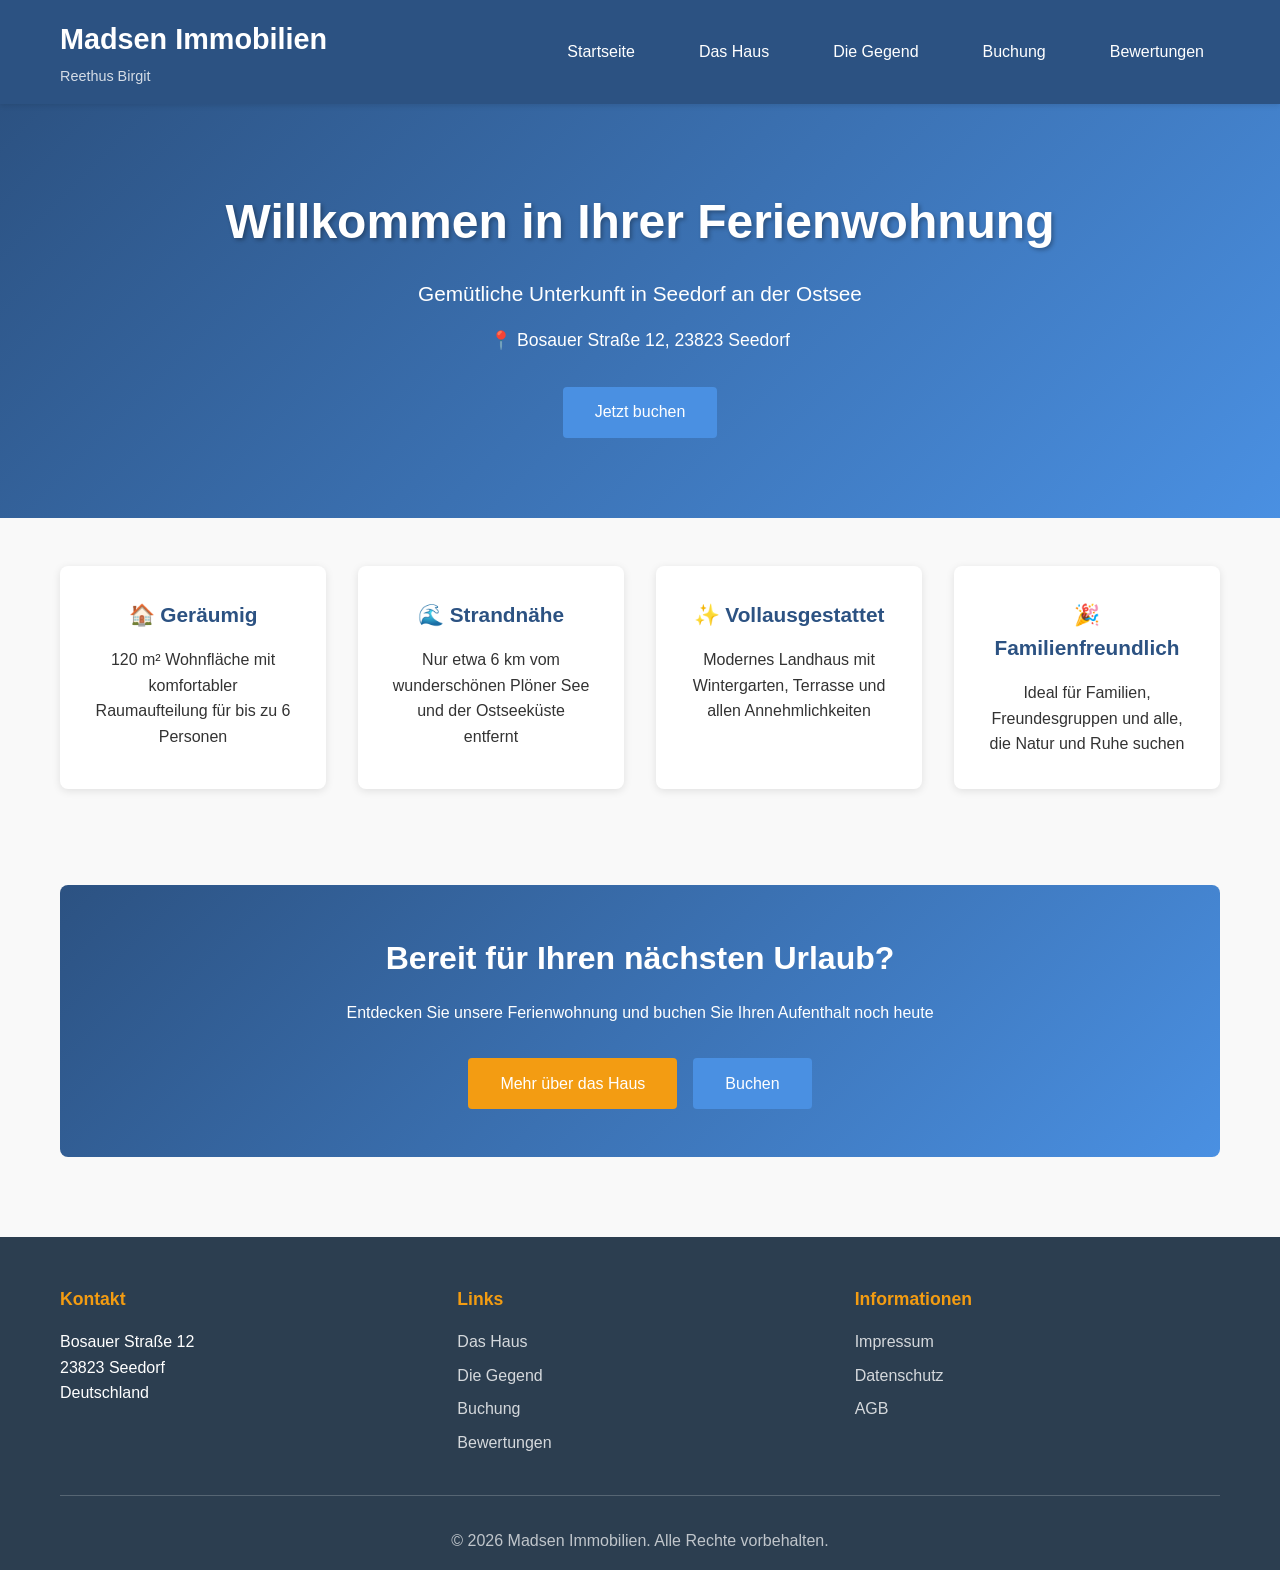
==== index.html @ b9efd559 "Add files via upload" ====
<!DOCTYPE html>
<html lang="de">
<head>
    <meta charset="UTF-8">
    <meta name="viewport" content="width=device-width, initial-scale=1.0">
    <meta name="description" content="Reethus Birgit - Liebevoll renoviertes Landhaus mit Reetdach in der Holsteinischen Schweiz">
    <meta name="keywords" content="Ferienwohnung, Seedorf, Ostsee, Unterkunft, Vermietung, Reethus">
    <title>Reethus Birgit - Madsen Immobilien</title>
    <link rel="stylesheet" href="css/style.css">
</head>
<body>
    <!-- Navigation -->
    <nav class="navbar">
        <div class="container">
            <div class="logo">
                <h1>Madsen Immobilien</h1>
                <p class="tagline">Reethus Birgit</p>
            </div>
            <ul class="nav-links">
                <li><a href="index.html" class="active">Startseite</a></li>
                <li><a href="about-property.html">Das Haus</a></li>
                <li><a href="about-area.html">Die Gegend</a></li>
                <li><a href="booking.html">Buchung</a></li>
                <li><a href="feedback.html">Bewertungen</a></li>
            </ul>
        </div>
    </nav>

    <!-- Hero Section -->
    <section class="hero" id="home">
        <div class="hero-content">
            <h2>Willkommen in Ihrer Ferienwohnung</h2>
            <p>Gemütliche Unterkunft in Seedorf an der Ostsee</p>
            <p class="location">📍 Bosauer Straße 12, 23823 Seedorf</p>
            <a href="booking.html" class="btn btn-primary">Jetzt buchen</a>
        </div>
    </section>

    <!-- Main Content -->
    <main class="container">
        <!-- Quick Info Section -->
        <section class="features">
            <div class="feature-card">
                <h3>🏠 Geräumig</h3>
                <p>120 m² Wohnfläche mit komfortabler Raumaufteilung für bis zu 6 Personen</p>
            </div>
            <div class="feature-card">
                <h3>🌊 Strandnähe</h3>
                <p>Nur etwa 6 km vom wunderschönen Plöner See und der Ostseeküste entfernt</p>
            </div>
            <div class="feature-card">
                <h3>✨ Vollausgestattet</h3>
                <p>Modernes Landhaus mit Wintergarten, Terrasse und allen Annehmlichkeiten</p>
            </div>
            <div class="feature-card">
                <h3>🎉 Familienfreundlich</h3>
                <p>Ideal für Familien, Freundesgruppen und alle, die Natur und Ruhe suchen</p>
            </div>
        </section>

        <!-- Call to Action -->
        <section class="cta-section">
            <h2>Bereit für Ihren nächsten Urlaub?</h2>
            <p>Entdecken Sie unsere Ferienwohnung und buchen Sie Ihren Aufenthalt noch heute</p>
            <div class="cta-buttons">
                <a href="about-property.html" class="btn btn-secondary">Mehr über das Haus</a>
                <a href="booking.html" class="btn btn-primary">Buchen</a>
            </div>
        </section>
    </main>

    <!-- Footer -->
    <footer class="footer">
        <div class="container">
            <div class="footer-content">
                <div class="footer-section">
                    <h4>Kontakt</h4>
                    <p>Bosauer Straße 12<br>23823 Seedorf<br>Deutschland</p>
                </div>
                <div class="footer-section">
                    <h4>Links</h4>
                    <ul>
                        <li><a href="about-property.html">Das Haus</a></li>
                        <li><a href="about-area.html">Die Gegend</a></li>
                        <li><a href="booking.html">Buchung</a></li>
                        <li><a href="feedback.html">Bewertungen</a></li>
                    </ul>
                </div>
                <div class="footer-section">
                    <h4>Informationen</h4>
                    <ul>
                        <li><a href="#impressum">Impressum</a></li>
                        <li><a href="#datenschutz">Datenschutz</a></li>
                        <li><a href="#agb">AGB</a></li>
                    </ul>
                </div>
            </div>
            <div class="footer-bottom">
                <p>&copy; 2026 Madsen Immobilien. Alle Rechte vorbehalten.</p>
            </div>
        </div>
    </footer>

    <script src="js/main.js"></script>
</body>
</html>
---- css/style.css ----
/* ===========================
   Global Styles
   =========================== */

:root {
    --primary-color: #2c5282;
    --secondary-color: #4a90e2;
    --accent-color: #f39c12;
    --success-color: #27ae60;
    --danger-color: #e74c3c;
    --dark-color: #2c3e50;
    --light-color: #ecf0f1;
    --border-color: #bdc3c7;
    --text-color: #333;
    --text-light: #666;
}

* {
    margin: 0;
    padding: 0;
    box-sizing: border-box;
}

html {
    scroll-behavior: smooth;
}

body {
    font-family: 'Segoe UI', Tahoma, Geneva, Verdana, sans-serif;
    line-height: 1.6;
    color: var(--text-color);
    background-color: #f9f9f9;
}

a {
    color: var(--secondary-color);
    text-decoration: none;
    transition: color 0.3s ease;
}

a:hover {
    color: var(--primary-color);
}

/* ===========================
   Layout
   =========================== */

.container {
    max-width: 1200px;
    margin: 0 auto;
    padding: 0 20px;
}

/* ===========================
   Navigation
   =========================== */

.navbar {
    background-color: var(--primary-color);
    color: white;
    padding: 1rem 0;
    position: sticky;
    top: 0;
    z-index: 100;
    box-shadow: 0 2px 5px rgba(0,0,0,0.1);
}

.navbar .container {
    display: flex;
    justify-content: space-between;
    align-items: center;
}

.logo h1 {
    font-size: 1.8rem;
    margin-bottom: 0.2rem;
}

.logo .tagline {
    font-size: 0.9rem;
    color: rgba(255,255,255,0.8);
}

.nav-links {
    display: flex;
    list-style: none;
    gap: 2rem;
}

.nav-links a {
    color: white;
    padding: 0.5rem 1rem;
    border-radius: 4px;
    transition: background-color 0.3s ease;
}

.nav-links a:hover,
.nav-links a.active {
    background-color: var(--secondary-color);
}

/* ===========================
   Hero Section
   =========================== */

.hero {
    background: linear-gradient(135deg, var(--primary-color) 0%, var(--secondary-color) 100%);
    color: white;
    padding: 5rem 2rem;
    text-align: center;
}

.hero-content h2 {
    font-size: 3rem;
    margin-bottom: 1rem;
    text-shadow: 2px 2px 4px rgba(0,0,0,0.3);
}

.hero-content > p:nth-child(2) {
    font-size: 1.3rem;
    margin-bottom: 1rem;
}

.hero-content .location {
    font-size: 1.1rem;
    margin-bottom: 2rem;
}

.page-hero {
    background: linear-gradient(135deg, var(--primary-color) 0%, var(--secondary-color) 100%);
    color: white;
    padding: 3rem 2rem;
    text-align: center;
    margin-bottom: 3rem;
}

.page-hero .hero-content h2 {
    font-size: 2.5rem;
    margin-bottom: 0.5rem;
}

/* ===========================
   Buttons
   =========================== */

.btn {
    display: inline-block;
    padding: 0.8rem 2rem;
    border: none;
    border-radius: 4px;
    font-size: 1rem;
    cursor: pointer;
    transition: all 0.3s ease;
    text-align: center;
}

.btn-primary {
    background-color: var(--secondary-color);
    color: white;
}

.btn-primary:hover {
    background-color: var(--primary-color);
    transform: translateY(-2px);
    box-shadow: 0 4px 12px rgba(0,0,0,0.15);
}

.btn-secondary {
    background-color: var(--accent-color);
    color: white;
}

.btn-secondary:hover {
    background-color: #e67e22;
    transform: translateY(-2px);
    box-shadow: 0 4px 12px rgba(0,0,0,0.15);
}

/* ===========================
   Features Section
   =========================== */

.features {
    display: grid;
    grid-template-columns: repeat(auto-fit, minmax(250px, 1fr));
    gap: 2rem;
    padding: 3rem 0;
}

.feature-card {
    background: white;
    padding: 2rem;
    border-radius: 8px;
    text-align: center;
    box-shadow: 0 2px 8px rgba(0,0,0,0.1);
    transition: transform 0.3s ease, box-shadow 0.3s ease;
}

.feature-card:hover {
    transform: translateY(-5px);
    box-shadow: 0 4px 16px rgba(0,0,0,0.15);
}

.feature-card h3 {
    font-size: 1.3rem;
    margin-bottom: 1rem;
    color: var(--primary-color);
}

/* ===========================
   CTA Section
   =========================== */

.cta-section {
    background: linear-gradient(135deg, var(--primary-color) 0%, var(--secondary-color) 100%);
    color: white;
    padding: 3rem;
    border-radius: 8px;
    text-align: center;
    margin: 3rem 0;
}

.cta-section h2 {
    font-size: 2rem;
    margin-bottom: 1rem;
}

.cta-buttons {
    display: flex;
    gap: 1rem;
    justify-content: center;
    margin-top: 2rem;
    flex-wrap: wrap;
}

/* ===========================
   Content Sections
   =========================== */

.content-section {
    background: white;
    padding: 3rem;
    border-radius: 8px;
    margin-bottom: 3rem;
}

.content-section h1 {
    color: var(--primary-color);
    margin-bottom: 2rem;
    font-size: 2.5rem;
}

.content-section h2 {
    color: var(--primary-color);
    margin-top: 2rem;
    margin-bottom: 1.5rem;
    border-bottom: 2px solid var(--accent-color);
    padding-bottom: 0.5rem;
}

/* ===========================
   Property Details
   =========================== */

.property-details {
    margin-bottom: 3rem;
}

.details-grid {
    display: grid;
    grid-template-columns: repeat(auto-fit, minmax(200px, 1fr));
    gap: 2rem;
    margin-top: 1.5rem;
}

.detail-item {
    background: linear-gradient(135deg, #f0f9ff 0%, #e0f2ff 100%);
    padding: 1.5rem;
    border-left: 4px solid var(--secondary-color);
    border-radius: 4px;
}

.detail-item h3 {
    color: var(--primary-color);
    margin-bottom: 0.5rem;
    font-size: 1.1rem;
}

/* ===========================
   Amenities
   =========================== */

.amenities-grid {
    display: grid;
    grid-template-columns: repeat(auto-fit, minmax(280px, 1fr));
    gap: 2rem;
    margin-top: 2rem;
}

.amenity-category {
    background: #f8f9fa;
    padding: 1.5rem;
    border-radius: 8px;
    border: 1px solid var(--border-color);
}

.amenity-category h3 {
    color: var(--primary-color);
    margin-bottom: 1rem;
    font-size: 1.2rem;
}

.amenity-category ul {
    list-style: none;
    padding: 0;
}

.amenity-category li {
    padding: 0.5rem 0;
    color: var(--text-light);
}

.amenity-category li:before {
    content: "✓ ";
    color: var(--success-color);
    font-weight: bold;
    margin-right: 0.5rem;
}

/* ===========================
   Rules
   =========================== */

.rules-list {
    list-style: none;
    padding: 0;
}

.rules-list li {
    padding: 1rem;
    margin: 0.5rem 0;
    background: #f8f9fa;
    border-left: 4px solid var(--secondary-color);
    border-radius: 4px;
}

/* ===========================
   Area Section
   =========================== */

.area-intro {
    font-size: 1.1rem;
    color: var(--text-light);
    margin-bottom: 2rem;
    line-height: 1.8;
}

.highlights-grid {
    display: grid;
    grid-template-columns: repeat(auto-fit, minmax(280px, 1fr));
    gap: 2rem;
    margin: 2rem 0;
}

.highlight-card {
    background: white;
    padding: 2rem;
    border-radius: 8px;
    border: 1px solid var(--border-color);
    box-shadow: 0 2px 8px rgba(0,0,0,0.1);
    transition: transform 0.3s ease, box-shadow 0.3s ease;
}

.highlight-card:hover {
    transform: translateY(-5px);
    box-shadow: 0 4px 16px rgba(0,0,0,0.15);
}

.highlight-card h3 {
    color: var(--primary-color);
    margin-bottom: 1rem;
    font-size: 1.2rem;
}

/* ===========================
   Attractions
   =========================== */

.attraction-list {
    display: grid;
    grid-template-columns: repeat(auto-fit, minmax(280px, 1fr));
    gap: 2rem;
    margin: 2rem 0;
}

.attraction-item {
    background: #f8f9fa;
    padding: 2rem;
    border-radius: 8px;
    border: 1px solid var(--border-color);
}

.attraction-item h3 {
    color: var(--primary-color);
    margin-bottom: 1rem;
}

/* ===========================
   Activities
   =========================== */

.activities-grid {
    display: grid;
    grid-template-columns: repeat(auto-fit, minmax(250px, 1fr));
    gap: 2rem;
    margin: 2rem 0;
}

.activity {
    background: linear-gradient(135deg, #f0f9ff 0%, #e0f2ff 100%);
    padding: 2rem;
    border-radius: 8px;
    border: 1px solid var(--border-color);
    text-align: center;
}

.activity h3 {
    color: var(--primary-color);
    margin-bottom: 1rem;
    font-size: 1.1rem;
}

/* ===========================
   Booking Form
   =========================== */

.booking-form,
.feedback-form {
    background: #f8f9fa;
    padding: 2rem;
    border-radius: 8px;
    border: 1px solid var(--border-color);
    margin: 2rem 0;
}

.form-section {
    margin-bottom: 2rem;
}

.form-section h3 {
    color: var(--primary-color);
    margin-bottom: 1.5rem;
    font-size: 1.2rem;
    border-bottom: 2px solid var(--accent-color);
    padding-bottom: 0.5rem;
}

.form-group {
    margin-bottom: 1.5rem;
}

.form-group label {
    display: block;
    margin-bottom: 0.5rem;
    color: var(--text-color);
    font-weight: 600;
}

.form-group input,
.form-group select,
.form-group textarea {
    width: 100%;
    padding: 0.8rem;
    border: 1px solid var(--border-color);
    border-radius: 4px;
    font-family: inherit;
    font-size: 1rem;
    transition: border-color 0.3s ease;
}

.form-group input:focus,
.form-group select:focus,
.form-group textarea:focus {
    outline: none;
    border-color: var(--secondary-color);
    box-shadow: 0 0 5px rgba(74, 144, 226, 0.3);
}

.form-row {
    display: grid;
    grid-template-columns: 1fr 1fr;
    gap: 1.5rem;
}

.radio-group {
    display: flex;
    gap: 2rem;
    margin-top: 0.5rem;
}

.radio-group label {
    display: flex;
    align-items: center;
    margin: 0;
    font-weight: normal;
}

.radio-group input {
    width: auto;
    margin-right: 0.5rem;
}

.hidden-input {
    display: none;
}

.hidden-input.show {
    display: block;
}

.form-actions {
    display: flex;
    gap: 1rem;
    margin-top: 2rem;
    flex-wrap: wrap;
}

.success-message {
    background-color: #d4edda;
    color: #155724;
    padding: 1rem;
    border-radius: 4px;
    border: 1px solid #c3e6cb;
    margin-top: 1rem;
}

.error-message {
    background-color: #f8d7da;
    color: #721c24;
    padding: 1rem;
    border-radius: 4px;
    border: 1px solid #f5c6cb;
    margin-top: 1rem;
}

/* ===========================
   Booking Info
   =========================== */

.booking-info-box {
    margin-top: 3rem;
}

.info-box {
    background: #f8f9fa;
    padding: 2rem;
    border-radius: 8px;
    border: 1px solid var(--border-color);
    margin-bottom: 1.5rem;
}

.info-box h3 {
    color: var(--primary-color);
    margin-bottom: 1rem;
}

.info-box ol,
.info-box ul {
    list-style: none;
    padding: 0;
}

.info-box li {
    padding: 0.5rem 0;
    padding-left: 1.5rem;
    position: relative;
}

.info-box ol li:before {
    content: attr(data-number);
    position: absolute;
    left: 0;
    font-weight: bold;
    color: var(--secondary-color);
}

.info-box ul li:before {
    content: "•";
    position: absolute;
    left: 0;
    font-weight: bold;
    color: var(--secondary-color);
}

/* ===========================
   Reviews
   =========================== */

.reviews-intro {
    text-align: center;
    margin-bottom: 2rem;
}

.reviews-list {
    display: grid;
    grid-template-columns: repeat(auto-fit, minmax(300px, 1fr));
    gap: 2rem;
    margin: 2rem 0;
}

.review-card {
    background: white;
    padding: 2rem;
    border-radius: 8px;
    border: 1px solid var(--border-color);
    box-shadow: 0 2px 8px rgba(0,0,0,0.1);
    transition: transform 0.3s ease, box-shadow 0.3s ease;
}

.review-card:hover {
    transform: translateY(-5px);
    box-shadow: 0 4px 16px rgba(0,0,0,0.15);
}

.review-header {
    display: flex;
    justify-content: space-between;
    align-items: start;
    margin-bottom: 1rem;
}

.review-header h3 {
    color: var(--primary-color);
    font-size: 1.1rem;
}

.rating {
    display: flex;
    gap: 0.2rem;
}

.star {
    color: var(--accent-color);
    font-size: 1.2rem;
}

.review-text {
    color: var(--text-light);
    margin-bottom: 1rem;
    line-height: 1.6;
    font-style: italic;
}

.review-author {
    color: var(--text-color);
    font-weight: 600;
    font-style: normal;
}

/* ===========================
   Feedback Section
   =========================== */

.feedback-section {
    margin-bottom: 3rem;
}

.rating-input {
    display: flex;
    gap: 1rem;
    margin-top: 0.5rem;
    flex-wrap: wrap;
}

.rating-input input[type="radio"] {
    display: none;
}

.rating-input label {
    display: inline-block;
    padding: 0.5rem 1rem;
    border: 2px solid var(--border-color);
    border-radius: 4px;
    cursor: pointer;
    transition: all 0.3s ease;
    margin: 0;
}

.rating-input input[type="radio"]:checked + label {
    background-color: var(--accent-color);
    color: white;
    border-color: var(--accent-color);
}

/* ===========================
   Contact Section
   =========================== */

.contact-section {
    background: white;
    padding: 2rem;
    border-radius: 8px;
    border: 1px solid var(--border-color);
    margin-top: 3rem;
}

.contact-info {
    display: grid;
    grid-template-columns: repeat(auto-fit, minmax(250px, 1fr));
    gap: 2rem;
    margin-top: 2rem;
}

.contact-item {
    text-align: center;
    padding: 1.5rem;
    border-radius: 8px;
    background: #f8f9fa;
    border: 1px solid var(--border-color);
}

.contact-item h3 {
    color: var(--primary-color);
    margin-bottom: 1rem;
}

.contact-item a {
    color: var(--secondary-color);
    font-weight: 600;
}

/* ===========================
   Footer
   =========================== */

.footer {
    background-color: var(--dark-color);
    color: white;
    padding: 3rem 0 1rem;
    margin-top: 5rem;
}

.footer-content {
    display: grid;
    grid-template-columns: repeat(auto-fit, minmax(250px, 1fr));
    gap: 2rem;
    margin-bottom: 2rem;
}

.footer-section h4 {
    font-size: 1.1rem;
    margin-bottom: 1rem;
    color: var(--accent-color);
}

.footer-section ul {
    list-style: none;
    padding: 0;
}

.footer-section li {
    margin-bottom: 0.5rem;
}

.footer-section a {
    color: rgba(255,255,255,0.8);
}

.footer-section a:hover {
    color: var(--accent-color);
}

.footer-bottom {
    text-align: center;
    padding-top: 2rem;
    border-top: 1px solid rgba(255,255,255,0.2);
    color: rgba(255,255,255,0.7);
}

/* ===========================
   Responsive Design
   =========================== */

@media (max-width: 768px) {
    .navbar .container {
        flex-direction: column;
        gap: 1rem;
    }

    .nav-links {
        flex-direction: column;
        gap: 0.5rem;
    }

    .hero-content h2 {
        font-size: 2rem;
    }

    .form-row {
        grid-template-columns: 1fr;
    }

    .content-section {
        padding: 1.5rem;
    }

    .cta-buttons {
        flex-direction: column;
    }

    .cta-buttons a {
        width: 100%;
    }

    .details-grid,
    .amenities-grid,
    .highlights-grid,
    .attraction-list,
    .activities-grid,
    .reviews-list,
    .contact-info {
        grid-template-columns: 1fr;
    }

    .review-header {
        flex-direction: column;
        gap: 1rem;
    }

    .form-actions {
        flex-direction: column;
    }

    .form-actions button {
        width: 100%;
    }
}

@media (max-width: 480px) {
    .hero-content h2 {
        font-size: 1.5rem;
    }

    .page-hero .hero-content h2 {
        font-size: 1.5rem;
    }

    .logo h1 {
        font-size: 1.3rem;
    }

    .content-section h1 {
        font-size: 1.8rem;
    }

    .content-section h2 {
        font-size: 1.3rem;
    }

    .rating-input {
        gap: 0.5rem;
    }

    .rating-input label {
        padding: 0.3rem 0.7rem;
        font-size: 0.9rem;
    }
}
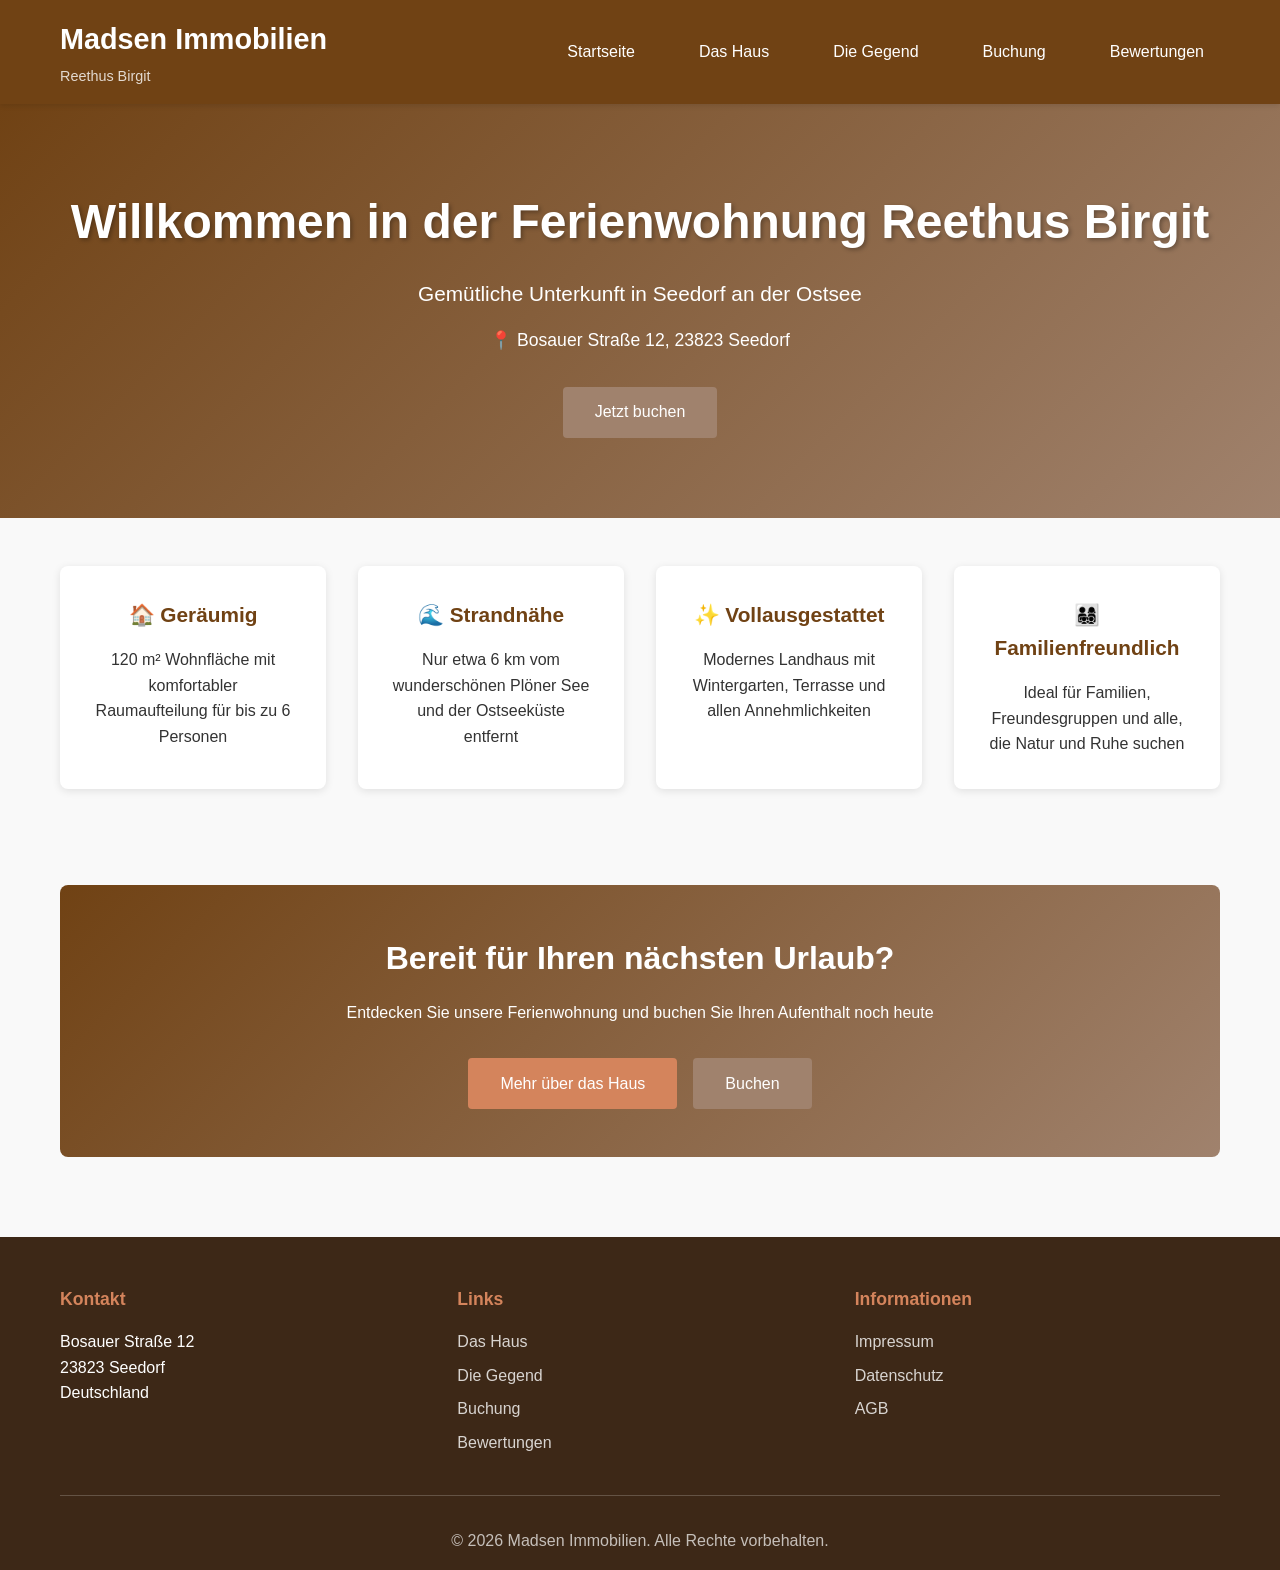
==== commit f115946e: "Add files via upload" ====
--- a/index.html
+++ b/index.html
@@ -29,7 +29,7 @@
     <!-- Hero Section -->
     <section class="hero" id="home">
         <div class="hero-content">
-            <h2>Willkommen in Ihrer Ferienwohnung</h2>
+            <h2>Willkommen in der Ferienwohnung Reethus Birgit</h2>
             <p>Gemütliche Unterkunft in Seedorf an der Ostsee</p>
             <p class="location">📍 Bosauer Straße 12, 23823 Seedorf</p>
             <a href="booking.html" class="btn btn-primary">Jetzt buchen</a>
@@ -53,7 +53,7 @@
                 <p>Modernes Landhaus mit Wintergarten, Terrasse und allen Annehmlichkeiten</p>
             </div>
             <div class="feature-card">
-                <h3>🎉 Familienfreundlich</h3>
+                <h3>👨‍👩‍👧‍👦 Familienfreundlich</h3>
                 <p>Ideal für Familien, Freundesgruppen und alle, die Natur und Ruhe suchen</p>
             </div>
         </section>
@@ -89,9 +89,9 @@
                 <div class="footer-section">
                     <h4>Informationen</h4>
                     <ul>
-                        <li><a href="#impressum">Impressum</a></li>
-                        <li><a href="#datenschutz">Datenschutz</a></li>
-                        <li><a href="#agb">AGB</a></li>
+                        <li><a href="impressum.html">Impressum</a></li>
+                        <li><a href="datenschutz.html">Datenschutz</a></li>
+                        <li><a href="agb.html">AGB</a></li>
                     </ul>
                 </div>
             </div>
--- a/css/style.css
+++ b/css/style.css
@@ -3,12 +3,12 @@
    =========================== */
 
 :root {
-    --primary-color: #2c5282;
-    --secondary-color: #4a90e2;
-    --accent-color: #f39c12;
+    --primary-color: #704214;
+    --secondary-color: #a0826d;
+    --accent-color: #d4845c;
     --success-color: #27ae60;
     --danger-color: #e74c3c;
-    --dark-color: #2c3e50;
+    --dark-color: #3d2817;
     --light-color: #ecf0f1;
     --border-color: #bdc3c7;
     --text-color: #333;
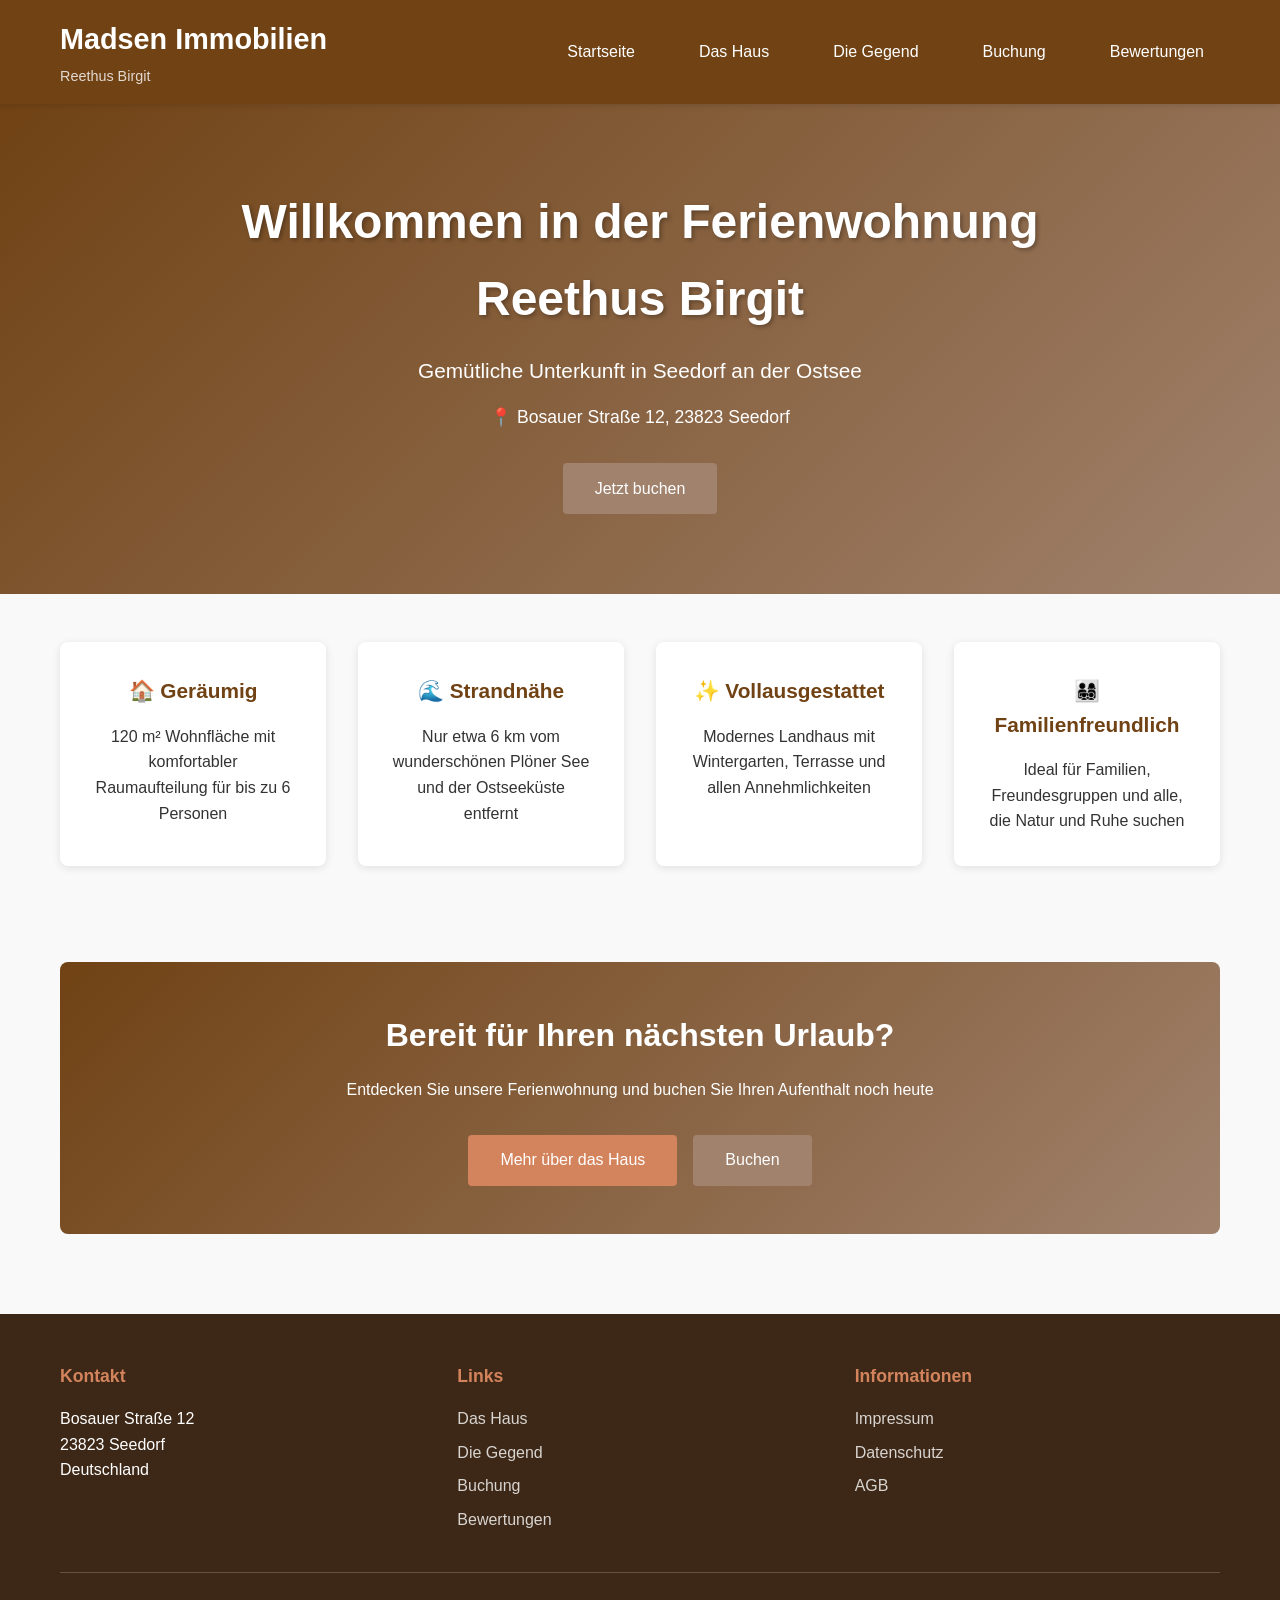
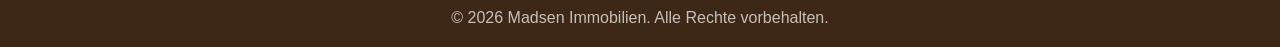
==== commit d3dc9572: "Add files via upload" ====
--- a/index.html
+++ b/index.html
@@ -29,7 +29,7 @@
     <!-- Hero Section -->
     <section class="hero" id="home">
         <div class="hero-content">
-            <h2>Willkommen in der Ferienwohnung Reethus Birgit</h2>
+            <h2>Willkommen in der Ferienwohnung<br>Reethus Birgit</h2>
             <p>Gemütliche Unterkunft in Seedorf an der Ostsee</p>
             <p class="location">📍 Bosauer Straße 12, 23823 Seedorf</p>
             <a href="booking.html" class="btn btn-primary">Jetzt buchen</a>
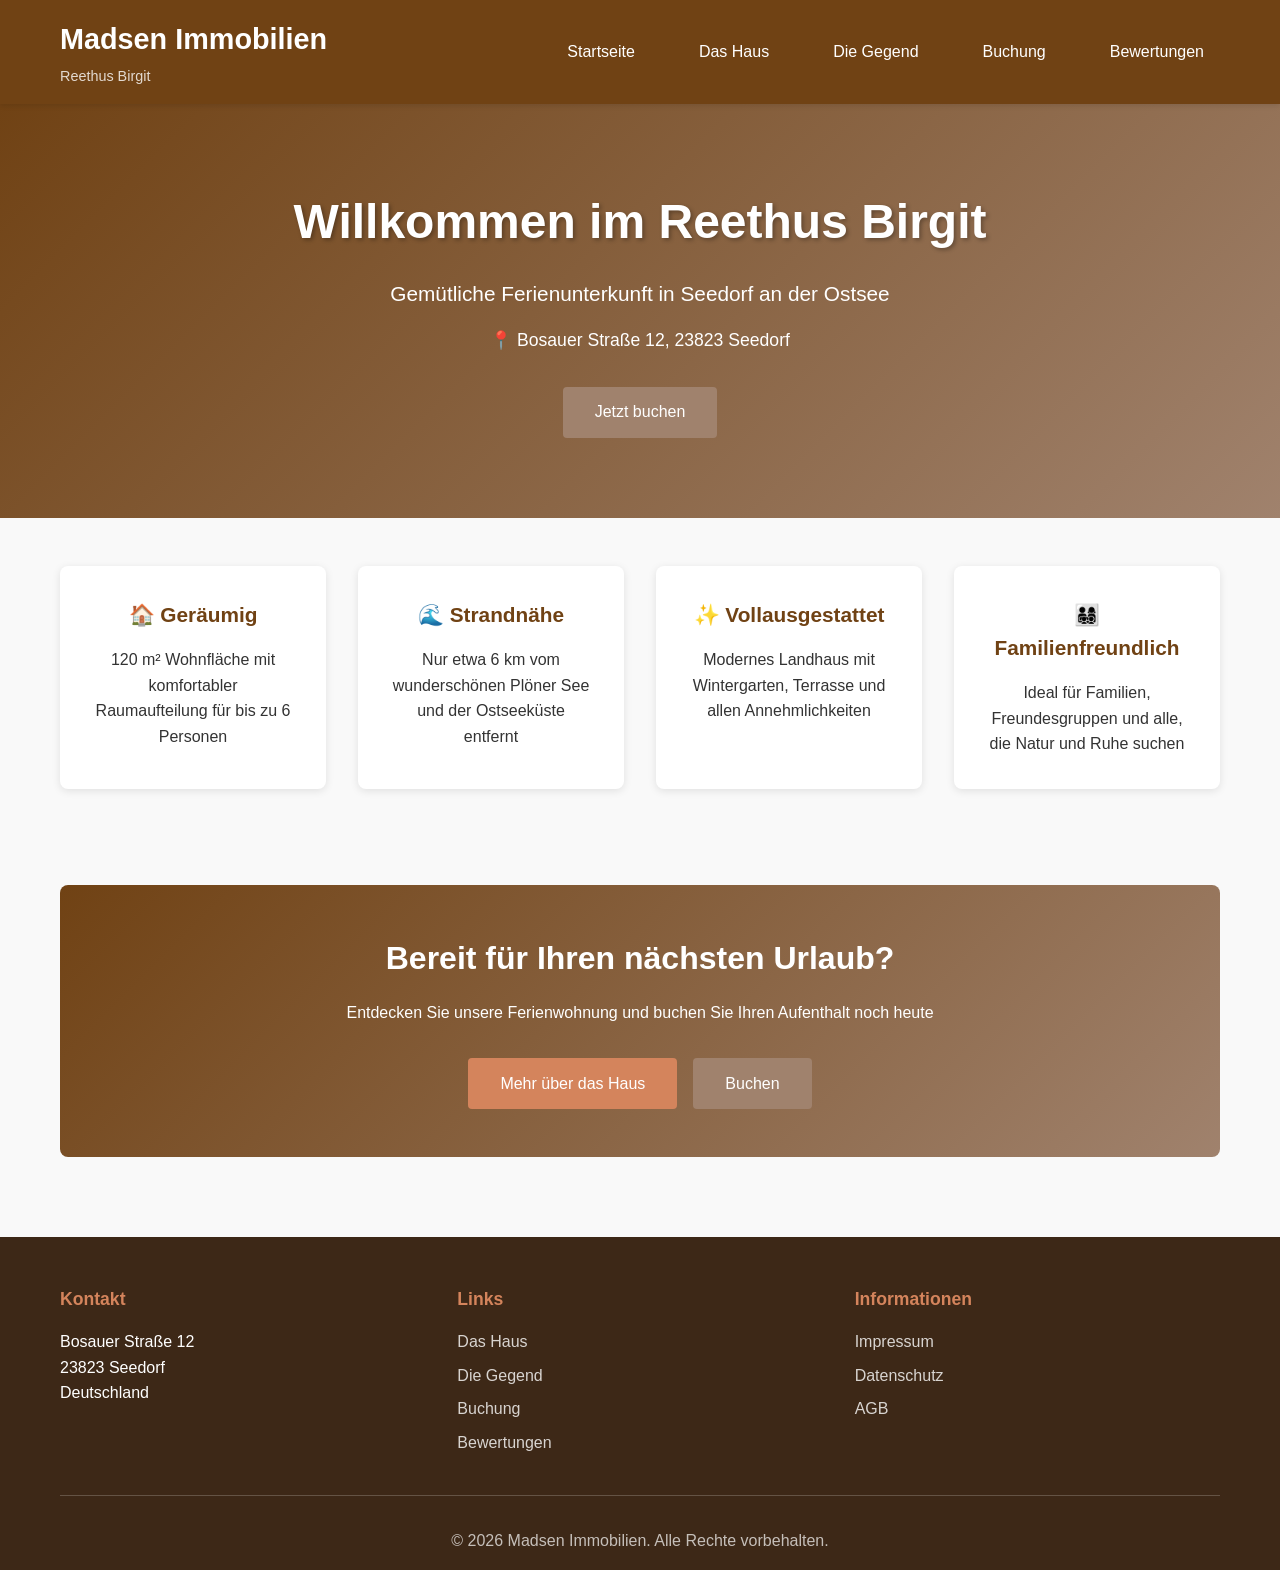
==== commit b716bbba: "Add files via upload" ====
--- a/index.html
+++ b/index.html
@@ -29,8 +29,8 @@
     <!-- Hero Section -->
     <section class="hero" id="home">
         <div class="hero-content">
-            <h2>Willkommen in der Ferienwohnung<br>Reethus Birgit</h2>
-            <p>Gemütliche Unterkunft in Seedorf an der Ostsee</p>
+            <h2>Willkommen im Reethus Birgit</h2>
+            <p>Gemütliche Ferienunterkunft in Seedorf an der Ostsee</p>
             <p class="location">📍 Bosauer Straße 12, 23823 Seedorf</p>
             <a href="booking.html" class="btn btn-primary">Jetzt buchen</a>
         </div>
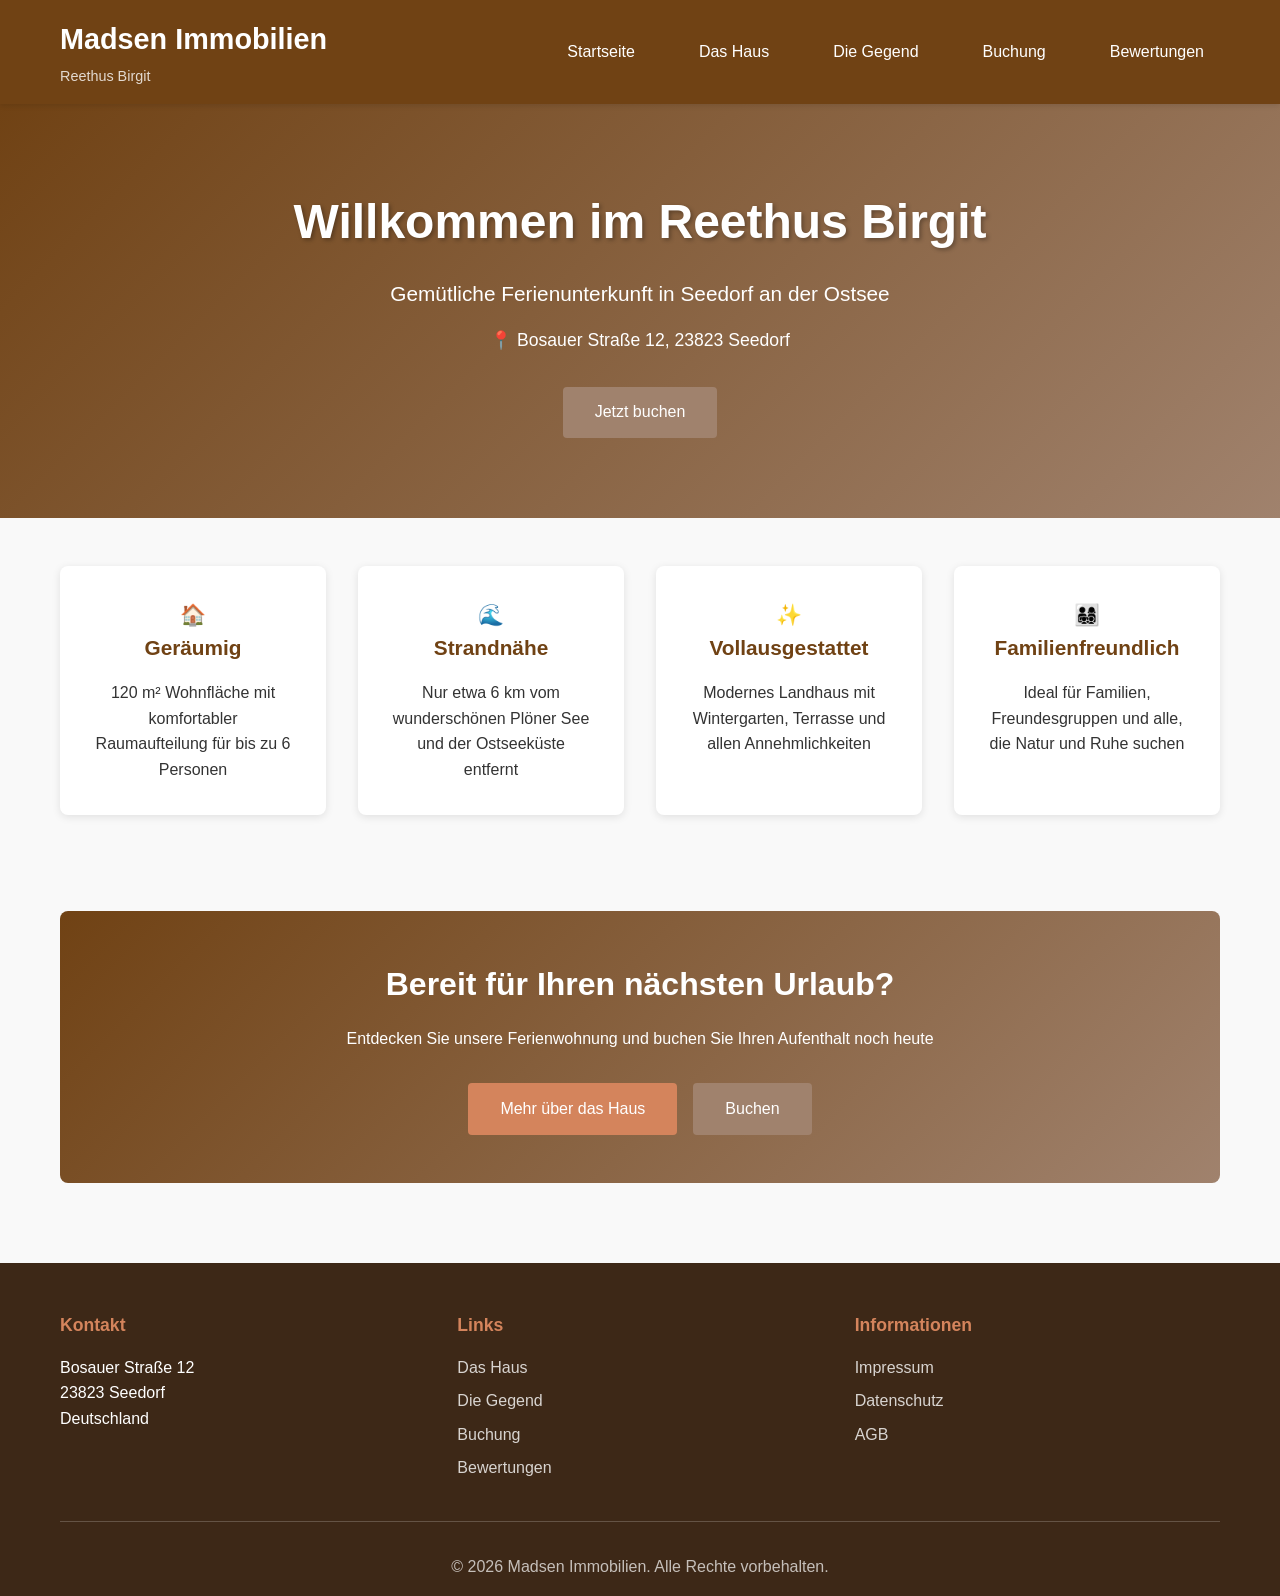
==== commit c6074990: "Add files via upload" ====
--- a/index.html
+++ b/index.html
@@ -41,15 +41,15 @@
         <!-- Quick Info Section -->
         <section class="features">
             <div class="feature-card">
-                <h3>🏠 Geräumig</h3>
+                <h3>🏠<br>Geräumig</h3>
                 <p>120 m² Wohnfläche mit komfortabler Raumaufteilung für bis zu 6 Personen</p>
             </div>
             <div class="feature-card">
-                <h3>🌊 Strandnähe</h3>
+                <h3>🌊<br>Strandnähe</h3>
                 <p>Nur etwa 6 km vom wunderschönen Plöner See und der Ostseeküste entfernt</p>
             </div>
             <div class="feature-card">
-                <h3>✨ Vollausgestattet</h3>
+                <h3>✨<br>Vollausgestattet</h3>
                 <p>Modernes Landhaus mit Wintergarten, Terrasse und allen Annehmlichkeiten</p>
             </div>
             <div class="feature-card">
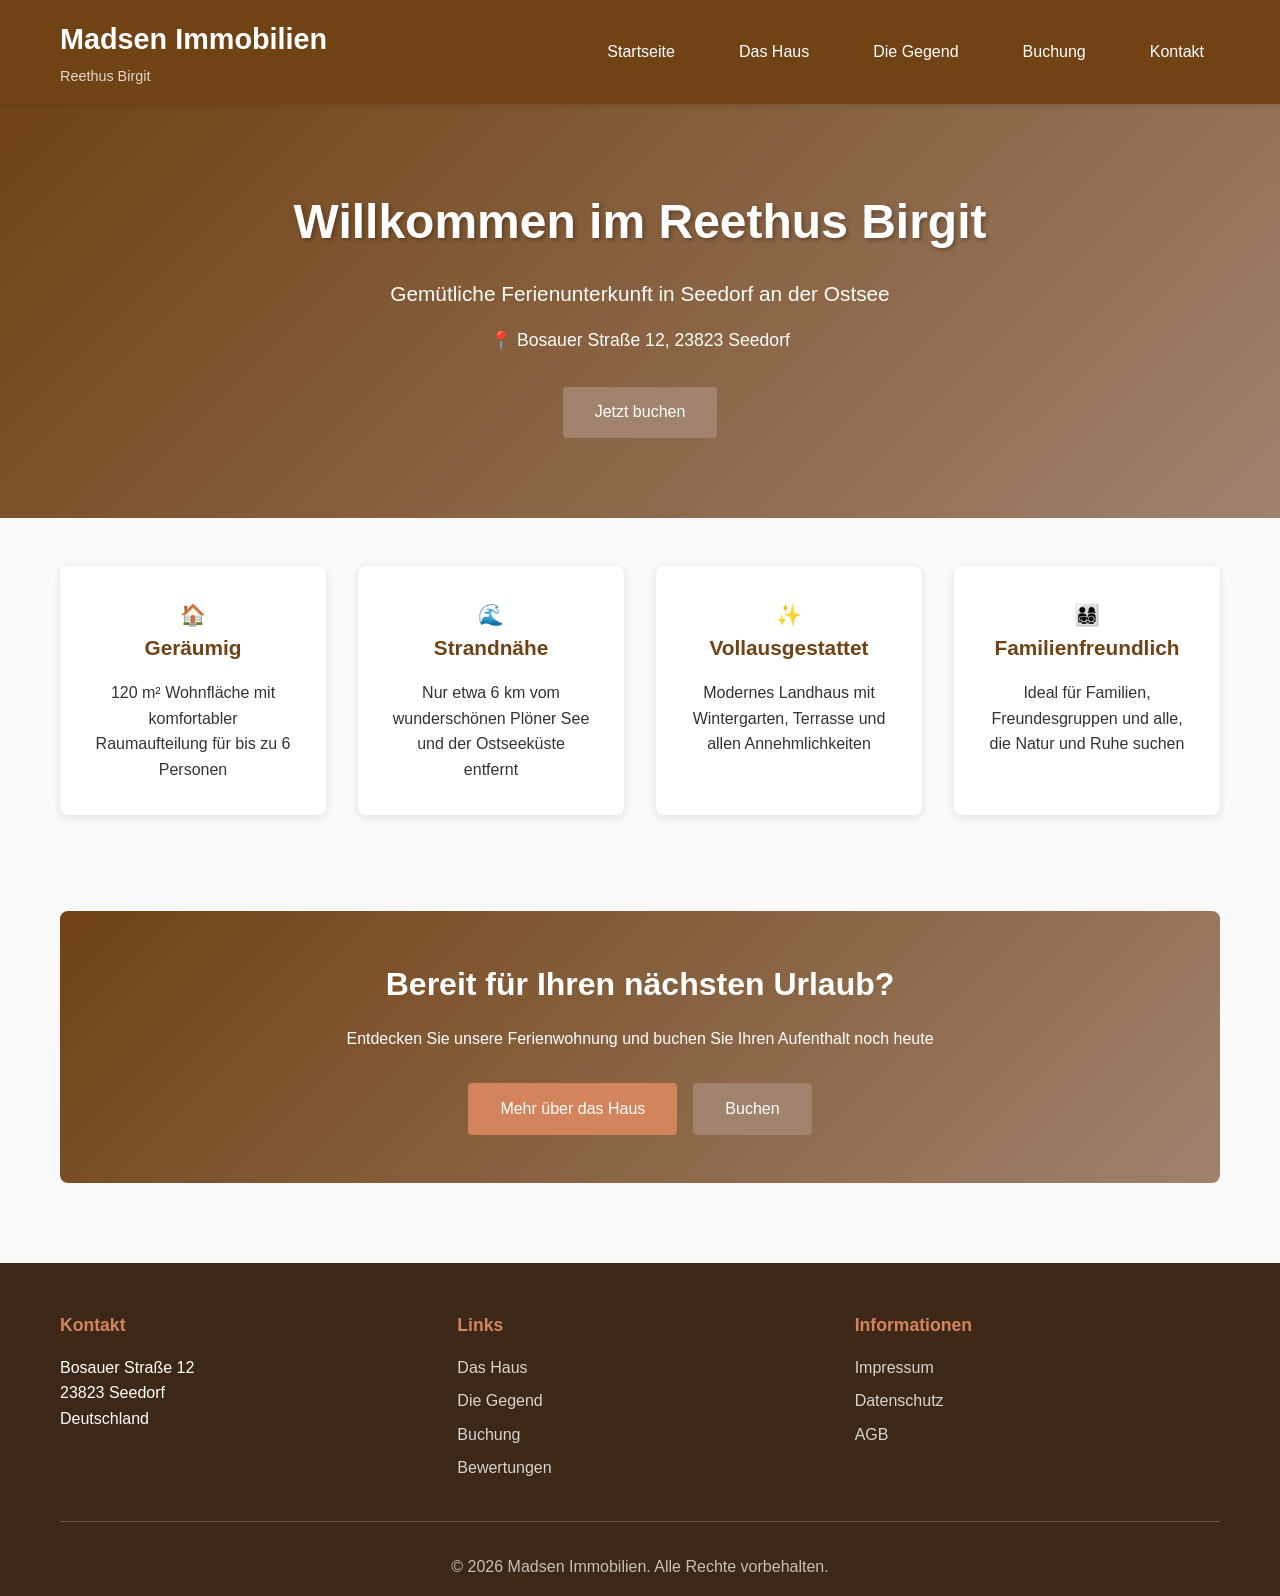
==== commit 0430f435: "Add files via upload" ====
--- a/index.html
+++ b/index.html
@@ -21,7 +21,7 @@
                 <li><a href="about-property.html">Das Haus</a></li>
                 <li><a href="about-area.html">Die Gegend</a></li>
                 <li><a href="booking.html">Buchung</a></li>
-                <li><a href="feedback.html">Bewertungen</a></li>
+                <li><a href="feedback.html">Kontakt</a></li>
             </ul>
         </div>
     </nav>
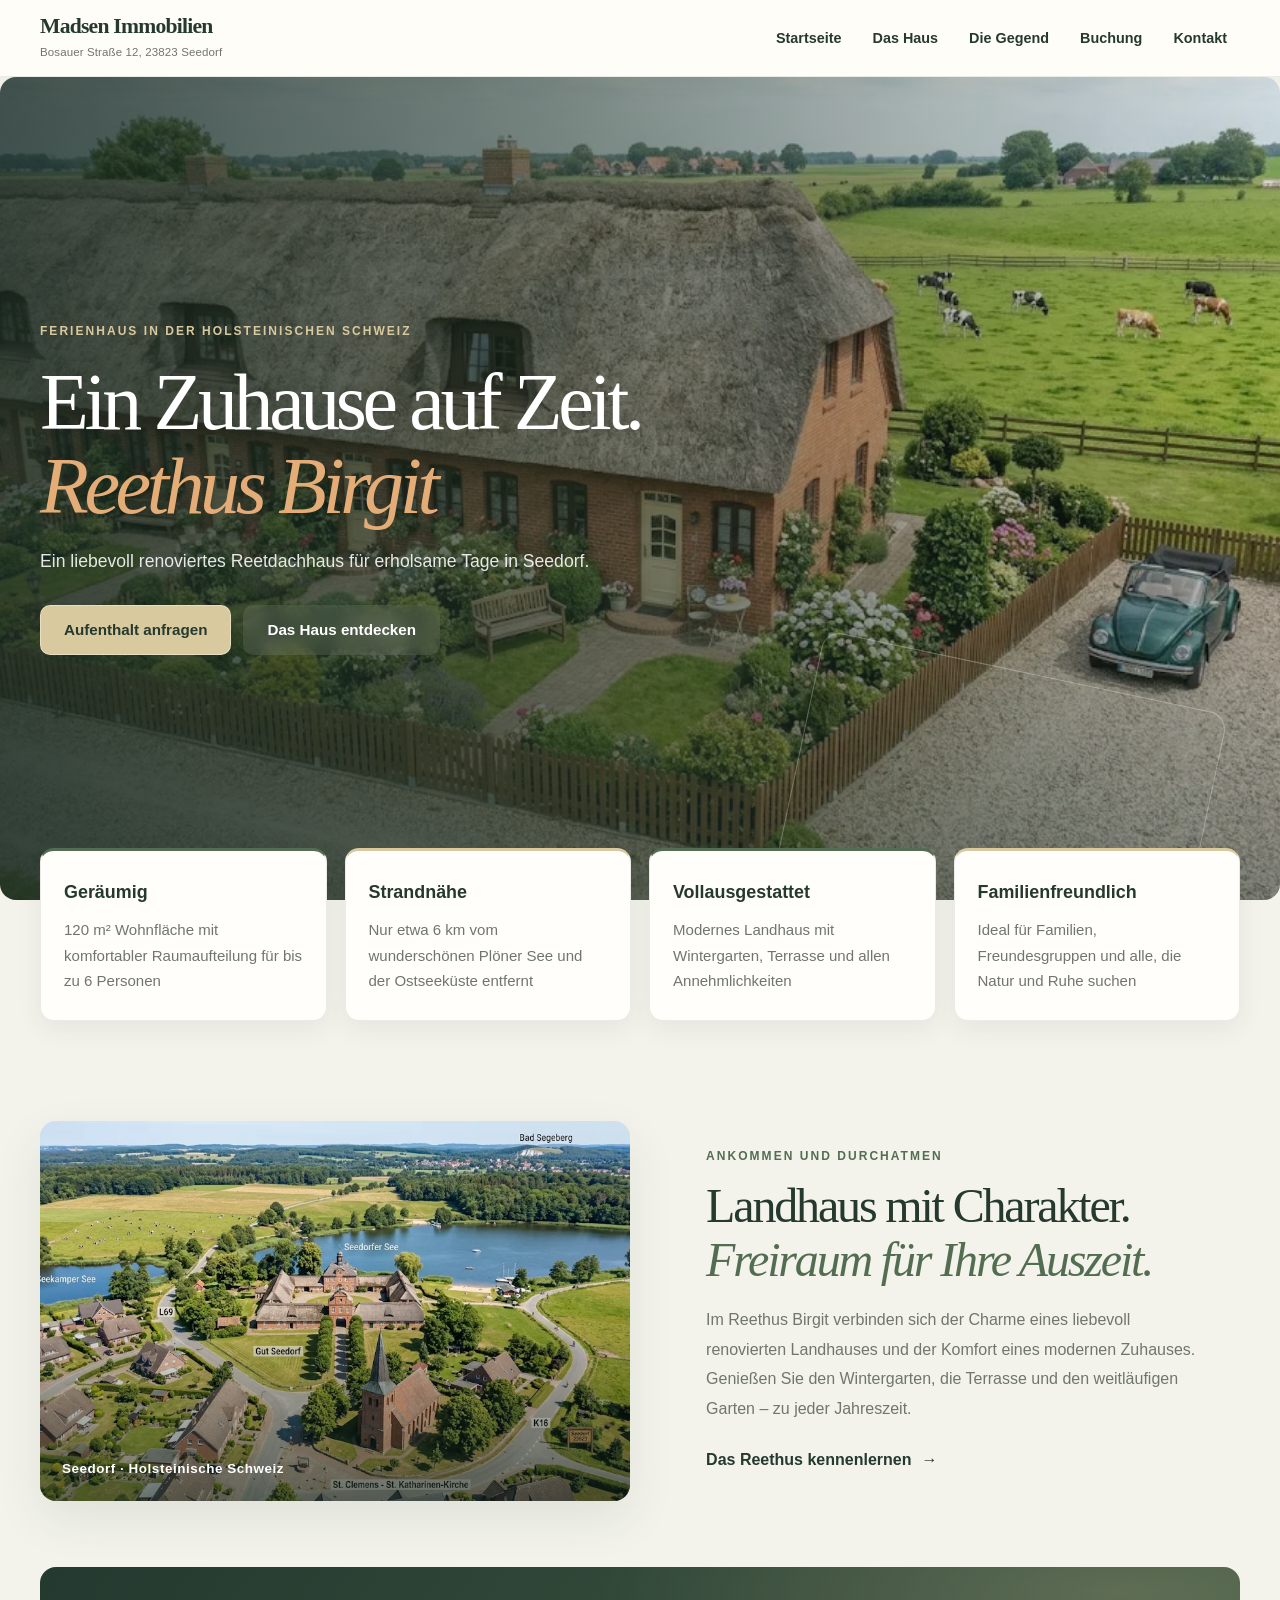
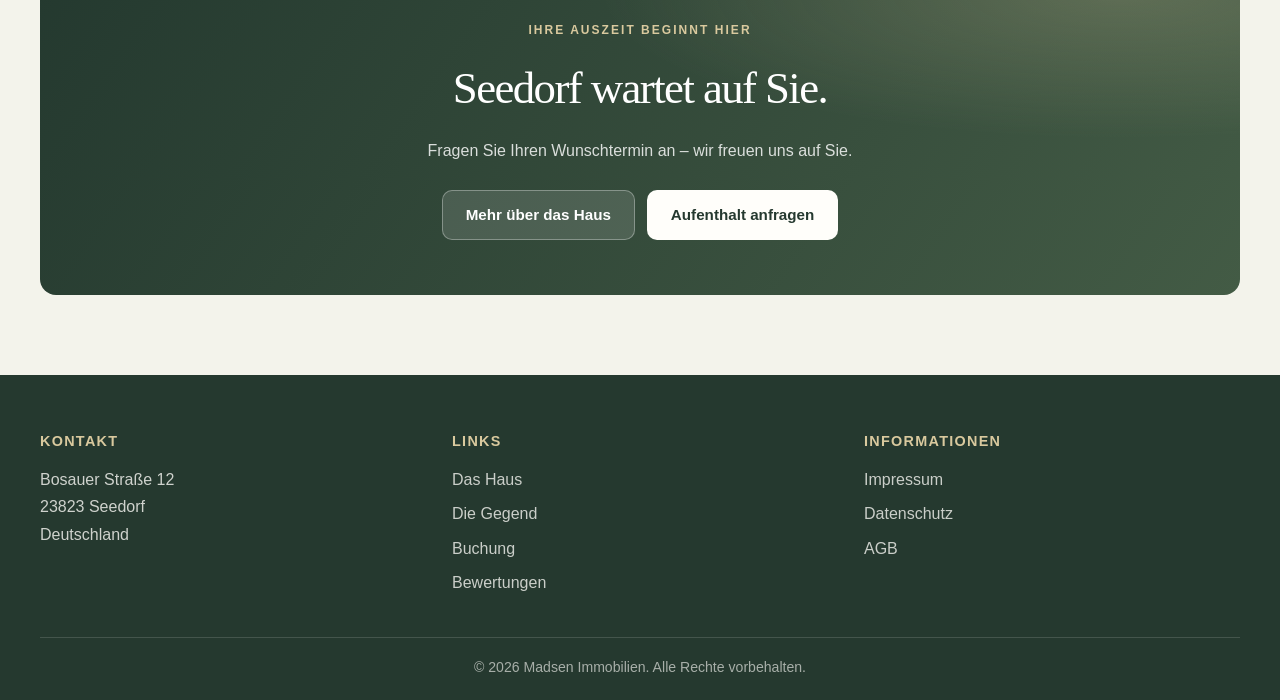
==== commit 18aa1bab: "Add files via upload" ====
--- a/index.html
+++ b/index.html
@@ -14,7 +14,7 @@
         <div class="container">
             <div class="logo">
                 <h1>Madsen Immobilien</h1>
-                <p class="tagline">Reethus Birgit</p>
+                <p class="tagline">Bosauer Straße 12, 23823 Seedorf</p>
             </div>
             <ul class="nav-links">
                 <li><a href="index.html" class="active">Startseite</a></li>
@@ -29,10 +29,13 @@
     <!-- Hero Section -->
     <section class="hero" id="home">
         <div class="hero-content">
-            <h2>Willkommen im Reethus Birgit</h2>
-            <p>Gemütliche Ferienunterkunft in Seedorf an der Ostsee</p>
-            <p class="location">📍 Bosauer Straße 12, 23823 Seedorf</p>
-            <a href="booking.html" class="btn btn-primary">Jetzt buchen</a>
+            <p class="hero-eyebrow">FERIENHAUS IN DER HOLSTEINISCHEN SCHWEIZ</p>
+            <h2>Ein Zuhause auf Zeit.<br><span class="hero-title-accent">Reethus Birgit</span></h2>
+            <p>Ein liebevoll renoviertes Reetdachhaus für erholsame Tage in Seedorf.</p>
+            <div class="hero-actions">
+                <a href="booking.html" class="btn btn-primary">Aufenthalt anfragen</a>
+                <a href="about-property.html" class="btn btn-hero-secondary">Das Haus entdecken</a>
+            </div>
         </div>
     </section>
 
@@ -41,30 +44,44 @@
         <!-- Quick Info Section -->
         <section class="features">
             <div class="feature-card">
-                <h3>🏠<br>Geräumig</h3>
+                <h3>Geräumig</h3>
                 <p>120 m² Wohnfläche mit komfortabler Raumaufteilung für bis zu 6 Personen</p>
             </div>
             <div class="feature-card">
-                <h3>🌊<br>Strandnähe</h3>
+                <h3>Strandnähe</h3>
                 <p>Nur etwa 6 km vom wunderschönen Plöner See und der Ostseeküste entfernt</p>
             </div>
             <div class="feature-card">
-                <h3>✨<br>Vollausgestattet</h3>
+                <h3>Vollausgestattet</h3>
                 <p>Modernes Landhaus mit Wintergarten, Terrasse und allen Annehmlichkeiten</p>
             </div>
             <div class="feature-card">
-                <h3>👨‍👩‍👧‍👦 Familienfreundlich</h3>
+                <h3>Familienfreundlich</h3>
                 <p>Ideal für Familien, Freundesgruppen und alle, die Natur und Ruhe suchen</p>
+            </div>
+        </section>
+
+        <section class="home-story" aria-labelledby="home-story-title">
+            <figure class="home-story-image">
+                <img src="images/20eccfeb-4559-457b-88ea-e8f873a85f22.webp" alt="Luftaufnahme von Gut Seedorf und der Seenlandschaft der Holsteinischen Schweiz">
+                <figcaption>Seedorf · Holsteinische Schweiz</figcaption>
+            </figure>
+            <div class="home-story-copy">
+                <p class="section-eyebrow">ANKOMMEN UND DURCHATMEN</p>
+                <h2 id="home-story-title">Landhaus mit Charakter.<br><span>Freiraum für Ihre Auszeit.</span></h2>
+                <p>Im Reethus Birgit verbinden sich der Charme eines liebevoll renovierten Landhauses und der Komfort eines modernen Zuhauses. Genießen Sie den Wintergarten, die Terrasse und den weitläufigen Garten – zu jeder Jahreszeit.</p>
+                <a class="text-link" href="about-property.html">Das Reethus kennenlernen <span aria-hidden="true">→</span></a>
             </div>
         </section>
 
         <!-- Call to Action -->
         <section class="cta-section">
-            <h2>Bereit für Ihren nächsten Urlaub?</h2>
-            <p>Entdecken Sie unsere Ferienwohnung und buchen Sie Ihren Aufenthalt noch heute</p>
+            <p class="section-eyebrow">IHRE AUSZEIT BEGINNT HIER</p>
+            <h2>Seedorf wartet auf Sie.</h2>
+            <p>Fragen Sie Ihren Wunschtermin an – wir freuen uns auf Sie.</p>
             <div class="cta-buttons">
                 <a href="about-property.html" class="btn btn-secondary">Mehr über das Haus</a>
-                <a href="booking.html" class="btn btn-primary">Buchen</a>
+                <a href="booking.html" class="btn btn-primary">Aufenthalt anfragen</a>
             </div>
         </section>
     </main>
--- a/css/style.css
+++ b/css/style.css
@@ -1,514 +1,922 @@
-/* ===========================
-   Global Styles
-   =========================== */
-
 :root {
-    --primary-color: #704214;
-    --secondary-color: #a0826d;
-    --accent-color: #d4845c;
-    --success-color: #27ae60;
-    --danger-color: #e74c3c;
-    --dark-color: #3d2817;
-    --light-color: #ecf0f1;
-    --border-color: #bdc3c7;
-    --text-color: #333;
-    --text-light: #666;
+    color-scheme: light;
+    --color-cream: #f3f3eb;
+    --color-paper: #fffefa;
+    --color-sand: #ebe6d7;
+    --color-sand-dark: #d5c9a9;
+    --color-mustard: #c1a36a;
+    --color-mustard-dark: #927446;
+    --color-brown: #555447;
+    --color-brown-dark: #25392f;
+    --color-text: #333d35;
+    --color-muted: #70766d;
+    --color-border: #e2e5da;
+    --color-success: #537354;
+    --color-danger: #a45f4d;
+    --color-forest: #25392f;
+    --color-moss: #536d52;
+    --color-sage: #e4e9df;
+    --color-clay: #a76e55;
+    --color-reed: #d9c99e;
+    --text-light: var(--color-muted);
+    --radius-image: 16px;
+    --shadow-soft: 0 18px 48px rgba(37, 57, 47, 0.09);
+    --shadow-card: 0 8px 26px rgba(37, 57, 47, 0.07);
+    --radius-card: 14px;
+    --page-width: 1200px;
+    --navbar-height: 77px;
 }
 
 * {
-    margin: 0;
-    padding: 0;
     box-sizing: border-box;
 }
 
 html {
     scroll-behavior: smooth;
+    scroll-padding-top: 100px;
 }
 
 body {
-    font-family: 'Segoe UI', Tahoma, Geneva, Verdana, sans-serif;
-    line-height: 1.6;
-    color: var(--text-color);
-    background-color: #f9f9f9;
+    margin: 0;
+    background: var(--color-cream);
+    color: var(--color-text);
+    font-family: "Segoe UI", Tahoma, Geneva, Verdana, sans-serif;
+    font-size: 16px;
+    line-height: 1.7;
+    -webkit-font-smoothing: antialiased;
+}
+
+img {
+    max-width: 100%;
 }
 
 a {
-    color: var(--secondary-color);
-    text-decoration: none;
-    transition: color 0.3s ease;
+    color: var(--color-forest);
+    text-decoration-color: rgba(83, 109, 82, 0.42);
+    text-underline-offset: 3px;
+    transition: color 180ms ease, background-color 180ms ease, box-shadow 180ms ease;
 }
 
 a:hover {
-    color: var(--primary-color);
-}
-
-/* ===========================
-   Layout
-   =========================== */
+    color: var(--color-moss);
+}
+
+a:focus-visible,
+button:focus-visible,
+input:focus-visible,
+select:focus-visible,
+textarea:focus-visible {
+    outline: 3px solid rgba(83, 109, 82, 0.5);
+    outline-offset: 3px;
+}
+
+::selection {
+    background: #dce5d6;
+    color: var(--color-forest);
+}
 
 .container {
-    max-width: 1200px;
-    margin: 0 auto;
-    padding: 0 20px;
-}
-
-/* ===========================
-   Navigation
-   =========================== */
-
+    width: min(var(--page-width), calc(100% - 48px));
+    margin-inline: auto;
+}
+
+/* Navigation */
 .navbar {
-    background-color: var(--primary-color);
-    color: white;
-    padding: 1rem 0;
     position: sticky;
+    z-index: 100;
     top: 0;
-    z-index: 100;
-    box-shadow: 0 2px 5px rgba(0,0,0,0.1);
+    padding: 14px 0;
+    border-bottom: 1px solid rgba(37, 57, 47, 0.09);
+    background: rgba(255, 254, 250, 0.9);
+    box-shadow: 0 5px 24px rgba(37, 57, 47, 0.06);
+    backdrop-filter: blur(14px);
 }
 
 .navbar .container {
     display: flex;
+    align-items: center;
     justify-content: space-between;
-    align-items: center;
+    gap: 30px;
+}
+
+.logo {
+    flex: 0 0 auto;
 }
 
 .logo h1 {
-    font-size: 1.8rem;
-    margin-bottom: 0.2rem;
+    margin: 0;
+    color: var(--color-forest);
+    font-family: Georgia, "Times New Roman", serif;
+    font-size: 1.35rem;
+    font-weight: 600;
+    letter-spacing: -0.035em;
+    line-height: 1.2;
 }
 
 .logo .tagline {
-    font-size: 0.9rem;
-    color: rgba(255,255,255,0.8);
+    margin: 3px 0 0;
+    color: var(--color-muted);
+    font-size: 0.72rem;
+    letter-spacing: 0.01em;
 }
 
 .nav-links {
     display: flex;
+    flex-wrap: wrap;
+    align-items: center;
+    justify-content: flex-end;
+    gap: 5px;
+    margin: 0;
+    padding: 0;
     list-style: none;
-    gap: 2rem;
 }
 
 .nav-links a {
-    color: white;
-    padding: 0.5rem 1rem;
-    border-radius: 4px;
-    transition: background-color 0.3s ease;
+    display: block;
+    padding: 9px 13px;
+    border-radius: 10px;
+    color: var(--color-forest);
+    font-size: 0.9rem;
+    font-weight: 600;
+    text-decoration: none;
 }
 
 .nav-links a:hover,
 .nav-links a.active {
-    background-color: var(--secondary-color);
-}
-
-/* ===========================
-   Hero Section
-   =========================== */
-
+    background: var(--color-sage);
+    color: var(--color-forest);
+}
+
+/* Home hero and page headings */
 .hero {
-    background: linear-gradient(135deg, var(--primary-color) 0%, var(--secondary-color) 100%);
+    position: relative;
+    display: grid;
+    min-height: calc(100vh - var(--navbar-height));
+    min-height: calc(100svh - var(--navbar-height));
+    align-items: center;
+    overflow: hidden;
+    padding: 88px 24px;
+    border-radius: var(--radius-image);
+    background-color: var(--color-forest);
+    background-image:
+        linear-gradient(90deg, rgba(25, 43, 34, 0.8) 0%, rgba(32, 49, 37, 0.58) 42%, rgba(32, 49, 37, 0.12) 100%),
+        linear-gradient(0deg, rgba(22, 38, 29, 0.42), transparent 58%),
+        url("../images/84191a6a-2e99-4d2a-b0af-9255e01857c1.webp");
+    background-position: center, center, center 54%;
+    background-size: cover;
     color: white;
-    padding: 5rem 2rem;
+}
+
+.hero::after {
+    position: absolute;
+    right: 7%;
+    bottom: -180px;
+    width: 410px;
+    height: 410px;
+    border: 1px solid rgba(255, 255, 255, 0.28);
+    border-radius: 18px;
+    transform: rotate(12deg);
+    content: "";
+    pointer-events: none;
+}
+
+.hero-content {
+    position: relative;
+    z-index: 1;
+    width: min(100%, var(--page-width));
+    margin: 0 auto;
+    text-align: left;
+}
+
+.hero-content h2,
+.page-hero .hero-content h2 {
+    max-width: 760px;
+    margin: 0 0 16px;
+    color: white;
+    font-family: Georgia, "Times New Roman", serif;
+    font-size: clamp(3rem, 7vw, 5.6rem);
+    font-weight: 400;
+    letter-spacing: -0.055em;
+    line-height: 1.05;
+    text-shadow: 0 2px 22px rgba(32, 27, 21, 0.2);
+}
+
+.hero:not(.page-hero) .hero-content h2 {
+    max-width: 760px;
+    font-size: clamp(2.8rem, 6.4vw, 5rem);
+}
+
+.hero-eyebrow,
+.section-eyebrow {
+    color: var(--color-reed);
+    font-size: 0.75rem;
+    font-weight: 700;
+    letter-spacing: 0.17em;
+    line-height: 1.4;
+}
+
+.hero-eyebrow {
+    margin: 0 0 20px;
+}
+
+.hero-content > p:nth-child(2) {
+    margin: 0 0 10px;
+    color: rgba(255, 255, 255, 0.92);
+    font-size: clamp(1.05rem, 2vw, 1.28rem);
+}
+
+.hero:not(.page-hero) .hero-content > p:nth-of-type(2) {
+    max-width: 560px;
+    margin: 19px 0 0;
+    color: rgba(255, 255, 255, 0.88);
+    font-size: clamp(0.98rem, 1.6vw, 1.1rem);
+}
+
+.hero-title-accent {
+    color: #e4ad78;
+    font-style: italic;
+    white-space: normal;
+}
+
+.hero-actions {
+    display: flex;
+    flex-wrap: wrap;
+    gap: 12px;
+    margin-top: 28px;
+}
+
+.btn-hero-secondary {
+    border-color: rgba(255, 255, 255, 0.46);
+    background: rgba(255, 255, 255, 0.1);
+    color: white;
+    backdrop-filter: blur(8px);
+}
+
+.btn-hero-secondary:hover {
+    background: rgba(255, 255, 255, 0.2);
+    color: white;
+}
+
+.page-hero {
+    position: relative;
+    display: grid;
+    min-height: 320px;
+    align-items: center;
+    overflow: hidden;
+    margin-bottom: 54px;
+    padding: 54px 24px;
+    background:
+        radial-gradient(ellipse at 14% 10%, rgba(193, 163, 106, 0.18), transparent 40%),
+        linear-gradient(110deg, #e7ecdf 0%, #f5f3e9 58%, #eeeadb 100%);
+    color: var(--color-brown);
+    text-align: left;
+}
+
+.area-page .page-hero {
+    background:
+        radial-gradient(ellipse at 14% 10%, rgba(106, 151, 148, 0.2), transparent 40%),
+        linear-gradient(110deg, #e5eeea 0%, #f2f4ed 58%, #e2ebe6 100%);
+}
+
+.page-hero::before {
+    position: absolute;
+    top: 20px;
+    right: max(0px, calc((100% - var(--page-width)) / 2));
+    bottom: 20px;
+    width: min(43vw, 550px);
+    border-radius: var(--radius-image);
+    background:
+        linear-gradient(135deg, rgba(37, 57, 47, 0.04), rgba(37, 57, 47, 0.18)),
+        url("../images/84191a6a-2e99-4d2a-b0af-9255e01857c1.webp") center 48% / cover;
+    box-shadow: 0 18px 42px rgba(37, 57, 47, 0.16);
+    content: "";
+}
+
+.area-page .page-hero::before {
+    top: 50%;
+    right: max(0px, calc((100% - var(--page-width)) / 2));
+    bottom: auto;
+    width: min(46vw, 560px);
+    aspect-ratio: 16 / 9;
+    transform: translateY(-50%);
+    border-radius: var(--radius-image);
+    background:
+        linear-gradient(135deg, rgba(37, 57, 47, 0.02), rgba(37, 57, 47, 0.14)),
+        url("../images/20eccfeb-4559-457b-88ea-e8f873a85f22.webp") center 48% / cover;
+}
+
+.contact-page .page-hero::before {
+    background:
+        linear-gradient(135deg, rgba(37, 57, 47, 0.02), rgba(37, 57, 47, 0.12)),
+        url("../images/e17b8640-9ec1-47f5-ada8-c3664646b9ca.webp") center 24% / cover;
+}
+
+.page-hero::after {
+    position: absolute;
+    right: max(8%, calc((100% - var(--page-width)) / 2 + 28px));
+    bottom: -156px;
+    width: 300px;
+    height: 300px;
+    border: 1px solid rgba(83, 109, 82, 0.22);
+    border-radius: 18px;
+    transform: rotate(12deg);
+    content: "";
+    pointer-events: none;
+}
+
+.area-page .page-hero::after {
+    border-color: rgba(77, 125, 124, 0.24);
+}
+
+.contact-page .page-hero::after {
+    border-color: rgba(83, 109, 82, 0.24);
+}
+
+.page-hero .hero-content {
+    z-index: 1;
+    text-align: left;
+}
+
+.page-hero .hero-content h2 {
+    max-width: 55%;
+    margin-bottom: 10px;
+    color: var(--color-forest);
+    font-size: clamp(2.5rem, 5vw, 4rem);
+    text-shadow: none;
+}
+
+.page-hero .hero-content p {
+    max-width: 48%;
+    margin: 0;
+    color: var(--color-muted);
+    font-size: 1.05rem;
+}
+
+/* Buttons */
+.btn {
+    display: inline-flex;
+    min-height: 50px;
+    align-items: center;
+    justify-content: center;
+    padding: 12px 23px;
+    border: 1px solid transparent;
+    border-radius: 10px;
+    cursor: pointer;
+    font: inherit;
+    font-size: 0.95rem;
+    font-weight: 650;
+    line-height: 1.25;
     text-align: center;
-}
-
-.hero-content h2 {
-    font-size: 3rem;
-    margin-bottom: 1rem;
-    text-shadow: 2px 2px 4px rgba(0,0,0,0.3);
-}
-
-.hero-content > p:nth-child(2) {
-    font-size: 1.3rem;
-    margin-bottom: 1rem;
-}
-
-.hero-content .location {
-    font-size: 1.1rem;
-    margin-bottom: 2rem;
-}
-
-.page-hero {
-    background: linear-gradient(135deg, var(--primary-color) 0%, var(--secondary-color) 100%);
+    text-decoration: none;
+    transition: transform 180ms ease, background-color 180ms ease, box-shadow 180ms ease;
+}
+
+.btn:hover {
+    transform: translateY(-2px);
+    box-shadow: 0 9px 20px rgba(47, 36, 25, 0.16);
+}
+
+.btn-primary {
+    background: var(--color-forest);
     color: white;
-    padding: 3rem 2rem;
+}
+
+.btn-primary:hover {
+    background: #182b22;
+    color: white;
+}
+
+.btn-secondary {
+    background: var(--color-sage);
+    color: var(--color-forest);
+}
+
+.btn-secondary:hover {
+    background: #d5dfd1;
+    color: var(--color-forest);
+}
+
+.hero .btn-primary {
+    border-color: rgba(255, 255, 255, 0.38);
+    background: var(--color-reed);
+    color: var(--color-forest);
+}
+
+.hero .btn-primary:hover {
+    background: #eadfbe;
+}
+
+/* Home page cards and calls to action */
+.features {
+    position: relative;
+    z-index: 2;
+    display: grid;
+    grid-template-columns: repeat(4, minmax(0, 1fr));
+    gap: 18px;
+    padding: 0 0 24px;
+    margin-top: -52px;
+}
+
+.feature-card,
+.highlight-card,
+.review-card {
+    border: 1px solid rgba(37, 57, 47, 0.09);
+    border-radius: var(--radius-card);
+    background: var(--color-paper);
+    box-shadow: var(--shadow-card);
+    transition: transform 200ms ease, box-shadow 200ms ease;
+}
+
+.feature-card {
+    padding: 26px 23px;
+    border-top: 3px solid var(--color-moss);
+    text-align: left;
+}
+
+.feature-card:nth-child(even) {
+    border-top-color: var(--color-reed);
+}
+
+.feature-card:hover,
+.highlight-card:hover,
+.review-card:hover {
+    transform: translateY(-4px);
+    box-shadow: var(--shadow-soft);
+}
+
+.feature-card h3,
+.highlight-card h3 {
+    margin: 0 0 9px;
+    color: var(--color-forest);
+    font-size: 1.12rem;
+    font-weight: 650;
+}
+
+.feature-card p,
+.highlight-card p,
+.attraction-item p,
+.activity p {
+    margin: 0;
+    color: var(--color-muted);
+    font-size: 0.94rem;
+}
+
+.home-story {
+    display: grid;
+    grid-template-columns: minmax(0, 1.05fr) minmax(0, 0.95fr);
+    align-items: center;
+    gap: clamp(32px, 6vw, 76px);
+    margin: 76px 0 24px;
+}
+
+.home-story-image {
+    position: relative;
+    min-width: 0;
+    min-height: 380px;
+    overflow: hidden;
+    margin: 0;
+    border-radius: var(--radius-image);
+    background: var(--color-sage);
+    box-shadow: var(--shadow-soft);
+}
+
+.home-story-image::after {
+    position: absolute;
+    inset: 45% 0 0;
+    background: linear-gradient(transparent, rgba(20, 36, 27, 0.62));
+    content: "";
+}
+
+.home-story-image img {
+    position: absolute;
+    width: 100%;
+    height: 100%;
+    object-fit: cover;
+    transition: transform 500ms ease;
+}
+
+.home-story-image:hover img {
+    transform: scale(1.035);
+}
+
+.home-story-image figcaption {
+    position: absolute;
+    z-index: 1;
+    bottom: 20px;
+    left: 22px;
+    color: white;
+    font-size: 0.84rem;
+    font-weight: 600;
+    letter-spacing: 0.04em;
+}
+
+.home-story-copy {
+    max-width: 500px;
+    padding: 24px 0;
+}
+
+.home-story-copy .section-eyebrow {
+    margin: 0 0 14px;
+    color: var(--color-moss);
+}
+
+.home-story-copy h2 {
+    margin: 0 0 18px;
+    color: var(--color-forest);
+    font-family: Georgia, "Times New Roman", serif;
+    font-size: clamp(2rem, 3.8vw, 3rem);
+    font-weight: 400;
+    letter-spacing: -0.045em;
+    line-height: 1.13;
+}
+
+.home-story-copy h2 span {
+    color: var(--color-moss);
+    font-style: italic;
+}
+
+.home-story-copy > p:not(.section-eyebrow) {
+    margin: 0;
+    color: var(--color-muted);
+    font-size: 1rem;
+    line-height: 1.85;
+}
+
+.text-link {
+    display: inline-flex;
+    align-items: center;
+    gap: 10px;
+    margin-top: 23px;
+    color: var(--color-forest);
+    font-weight: 700;
+    text-decoration: none;
+}
+
+.text-link span {
+    transition: transform 180ms ease;
+}
+
+.text-link:hover span {
+    transform: translateX(4px);
+}
+
+.cta-section {
+    position: relative;
+    overflow: hidden;
+    margin: 66px 0 20px;
+    padding: 55px 38px;
+    border-radius: var(--radius-image);
+    background:
+        radial-gradient(ellipse at 90% 8%, rgba(217, 201, 158, 0.22), transparent 34%),
+        linear-gradient(125deg, #24392f, #435b45);
+    color: white;
     text-align: center;
-    margin-bottom: 3rem;
-}
-
-.page-hero .hero-content h2 {
-    font-size: 2.5rem;
-    margin-bottom: 0.5rem;
-}
-
-/* ===========================
-   Buttons
-   =========================== */
-
-.btn {
-    display: inline-block;
-    padding: 0.8rem 2rem;
-    border: none;
-    border-radius: 4px;
-    font-size: 1rem;
-    cursor: pointer;
-    transition: all 0.3s ease;
+}
+
+.cta-section h2 {
+    position: relative;
+    z-index: 1;
+    margin: 0 0 10px;
+    color: white;
+    font-family: Georgia, "Times New Roman", serif;
+    font-size: clamp(2rem, 4vw, 2.8rem);
+    font-weight: 400;
+    letter-spacing: -0.035em;
+}
+
+.cta-section > p {
+    position: relative;
+    z-index: 1;
+    margin: 0;
+    color: rgba(255, 255, 255, 0.82);
+}
+
+.cta-section .section-eyebrow {
+    margin: 0 0 12px;
+    color: var(--color-reed);
+}
+
+.cta-buttons {
+    position: relative;
+    z-index: 1;
+    display: flex;
+    flex-wrap: wrap;
+    justify-content: center;
+    gap: 12px;
+    margin-top: 26px;
+}
+
+.cta-section .btn-primary {
+    background: var(--color-paper);
+    color: var(--color-brown-dark);
+}
+
+.cta-section .btn-secondary {
+    background: rgba(255, 255, 255, 0.13);
+    color: white;
+    border-color: rgba(255, 255, 255, 0.32);
+}
+
+/* Main content */
+.content-section {
+    margin: 0 auto 54px;
+    padding: clamp(28px, 5vw, 58px);
+    border: 1px solid rgba(37, 57, 47, 0.08);
+    border-radius: 16px;
+    background: var(--color-paper);
+    box-shadow: var(--shadow-soft);
+}
+
+.content-section > h1 {
+    margin: 0 0 30px;
+    color: var(--color-brown-dark);
+    font-family: Georgia, "Times New Roman", serif;
+    font-size: clamp(2rem, 4vw, 3rem);
+    font-weight: 400;
+    letter-spacing: -0.04em;
+    line-height: 1.15;
+}
+
+.content-section h2 {
+    margin: 38px 0 18px;
+    padding-bottom: 10px;
+    border-bottom: 1px solid var(--color-border);
+    color: var(--color-brown);
+    font-family: Georgia, "Times New Roman", serif;
+    font-size: clamp(1.45rem, 2.7vw, 1.9rem);
+    font-weight: 500;
+    letter-spacing: -0.025em;
+    line-height: 1.25;
+}
+
+.content-section > h1 + section h2,
+.content-section > div + section h2,
+.content-section > section:first-of-type h2 {
+    margin-top: 0;
+}
+
+.content-section h3 {
+    color: var(--color-brown);
+    line-height: 1.4;
+}
+
+.content-section h1,
+.content-section h2,
+.content-section h3 {
+    overflow-wrap: anywhere;
+    hyphens: auto;
+}
+
+.content-section p {
+    margin: 0 0 16px;
+}
+
+.content-section p:last-child {
+    margin-bottom: 0;
+}
+
+.content-section ul,
+.content-section ol {
+    padding-left: 1.35rem;
+}
+
+.content-section li {
+    padding-left: 0.2rem;
+}
+
+.content-section section {
+    margin-top: 34px;
+}
+
+.content-section section:first-of-type {
+    margin-top: 0;
+}
+
+.content-section section h2 {
+    margin-top: 0;
+}
+
+/* House details and amenities */
+.property-intro,
+.area-intro {
+    color: var(--color-muted);
+    font-size: 1.03rem;
+    line-height: 1.85;
+}
+
+.property-details,
+.amenities,
+.pricing-services,
+.property-perfect-for,
+.highlights,
+.attractions,
+.activities,
+.brochure-section,
+.booking-info,
+.feedback-section,
+.contact-section {
+    margin-top: 42px;
+}
+
+.details-grid,
+.amenities-grid,
+.highlights-grid,
+.attraction-list,
+.activities-grid,
+.contact-info {
+    display: grid;
+    grid-template-columns: repeat(2, minmax(0, 1fr));
+    gap: 16px;
+    margin-top: 22px;
+}
+
+.detail-item,
+.amenity-category,
+.attraction-item,
+.activity,
+.info-box,
+.contact-item {
+    padding: 24px;
+    border: 1px solid var(--color-border);
+    border-radius: var(--radius-card);
+    background: #fbf9f4;
+}
+
+.detail-item {
+    border-left: 3px solid var(--color-moss);
+    background: var(--color-sage);
+}
+
+.detail-item h3,
+.amenity-category h3,
+.attraction-item h3,
+.activity h3,
+.info-box h3,
+.contact-item h3 {
+    margin: 0 0 10px;
+    color: var(--color-brown);
+    font-size: 1.08rem;
+}
+
+.detail-item p {
+    margin: 0;
+    color: var(--color-muted);
+}
+
+.amenity-category ul {
+    margin: 0;
+    padding: 0;
+    list-style: none;
+}
+
+.amenity-category li {
+    padding: 7px 0;
+    border-bottom: 1px solid rgba(37, 57, 47, 0.09);
+    color: var(--color-muted);
+}
+
+.amenity-category li:last-child {
+    border-bottom: 0;
+}
+
+.amenity-category li::before {
+    margin-right: 9px;
+    color: var(--color-moss);
+    content: "✓";
+    font-weight: 700;
+}
+
+.pricing-info,
+.services-info {
+    margin: 18px 0;
+    padding: 24px;
+    border: 1px solid var(--color-border);
+    border-radius: var(--radius-card);
+    background: #fbf9f4;
+}
+
+.pricing-info h3,
+.services-info h3 {
+    margin: 0 0 12px;
+    color: var(--color-brown);
+}
+
+.pricing-info ul,
+.services-info ul {
+    margin-bottom: 0;
+}
+
+.highlight-card {
+    padding: 27px;
+}
+
+.attraction-item {
+    background: var(--color-paper);
+}
+
+.activity {
+    background: var(--color-sage);
     text-align: center;
 }
 
-.btn-primary {
-    background-color: var(--secondary-color);
-    color: white;
-}
-
-.btn-primary:hover {
-    background-color: var(--primary-color);
-    transform: translateY(-2px);
-    box-shadow: 0 4px 12px rgba(0,0,0,0.15);
-}
-
-.btn-secondary {
-    background-color: var(--accent-color);
-    color: white;
-}
-
-.btn-secondary:hover {
-    background-color: #e67e22;
-    transform: translateY(-2px);
-    box-shadow: 0 4px 12px rgba(0,0,0,0.15);
-}
-
-/* ===========================
-   Features Section
-   =========================== */
-
-.features {
-    display: grid;
-    grid-template-columns: repeat(auto-fit, minmax(250px, 1fr));
-    gap: 2rem;
-    padding: 3rem 0;
-}
-
-.feature-card {
-    background: white;
-    padding: 2rem;
-    border-radius: 8px;
-    text-align: center;
-    box-shadow: 0 2px 8px rgba(0,0,0,0.1);
-    transition: transform 0.3s ease, box-shadow 0.3s ease;
-}
-
-.feature-card:hover {
-    transform: translateY(-5px);
-    box-shadow: 0 4px 16px rgba(0,0,0,0.15);
-}
-
-.feature-card h3 {
-    font-size: 1.3rem;
-    margin-bottom: 1rem;
-    color: var(--primary-color);
-}
-
-/* ===========================
-   CTA Section
-   =========================== */
-
-.cta-section {
-    background: linear-gradient(135deg, var(--primary-color) 0%, var(--secondary-color) 100%);
-    color: white;
-    padding: 3rem;
-    border-radius: 8px;
-    text-align: center;
-    margin: 3rem 0;
-}
-
-.cta-section h2 {
-    font-size: 2rem;
-    margin-bottom: 1rem;
-}
-
-.cta-buttons {
-    display: flex;
-    gap: 1rem;
-    justify-content: center;
-    margin-top: 2rem;
-    flex-wrap: wrap;
-}
-
-/* ===========================
-   Content Sections
-   =========================== */
-
-.content-section {
-    background: white;
-    padding: 3rem;
-    border-radius: 8px;
-    margin-bottom: 3rem;
-}
-
-.content-section h1 {
-    color: var(--primary-color);
-    margin-bottom: 2rem;
-    font-size: 2.5rem;
-}
-
-.content-section h2 {
-    color: var(--primary-color);
-    margin-top: 2rem;
-    margin-bottom: 1.5rem;
-    border-bottom: 2px solid var(--accent-color);
-    padding-bottom: 0.5rem;
-}
-
-/* ===========================
-   Property Details
-   =========================== */
-
-.property-details {
-    margin-bottom: 3rem;
-}
-
-.details-grid {
-    display: grid;
-    grid-template-columns: repeat(auto-fit, minmax(200px, 1fr));
-    gap: 2rem;
-    margin-top: 1.5rem;
-}
-
-.detail-item {
-    background: linear-gradient(135deg, #f0f9ff 0%, #e0f2ff 100%);
-    padding: 1.5rem;
-    border-left: 4px solid var(--secondary-color);
-    border-radius: 4px;
-}
-
-.detail-item h3 {
-    color: var(--primary-color);
-    margin-bottom: 0.5rem;
-    font-size: 1.1rem;
-}
-
-/* ===========================
-   Amenities
-   =========================== */
-
-.amenities-grid {
-    display: grid;
-    grid-template-columns: repeat(auto-fit, minmax(280px, 1fr));
-    gap: 2rem;
-    margin-top: 2rem;
-}
-
-.amenity-category {
-    background: #f8f9fa;
-    padding: 1.5rem;
-    border-radius: 8px;
-    border: 1px solid var(--border-color);
-}
-
-.amenity-category h3 {
-    color: var(--primary-color);
-    margin-bottom: 1rem;
-    font-size: 1.2rem;
-}
-
-.amenity-category ul {
-    list-style: none;
-    padding: 0;
-}
-
-.amenity-category li {
-    padding: 0.5rem 0;
-    color: var(--text-light);
-}
-
-.amenity-category li:before {
-    content: "✓ ";
-    color: var(--success-color);
-    font-weight: bold;
-    margin-right: 0.5rem;
-}
-
-/* ===========================
-   Rules
-   =========================== */
-
-.rules-list {
-    list-style: none;
-    padding: 0;
-}
-
-.rules-list li {
-    padding: 1rem;
-    margin: 0.5rem 0;
-    background: #f8f9fa;
-    border-left: 4px solid var(--secondary-color);
-    border-radius: 4px;
-}
-
-/* ===========================
-   Area Section
-   =========================== */
-
-.area-intro {
-    font-size: 1.1rem;
-    color: var(--text-light);
-    margin-bottom: 2rem;
-    line-height: 1.8;
-}
-
-.highlights-grid {
-    display: grid;
-    grid-template-columns: repeat(auto-fit, minmax(280px, 1fr));
-    gap: 2rem;
-    margin: 2rem 0;
-}
-
-.highlight-card {
-    background: white;
-    padding: 2rem;
-    border-radius: 8px;
-    border: 1px solid var(--border-color);
-    box-shadow: 0 2px 8px rgba(0,0,0,0.1);
-    transition: transform 0.3s ease, box-shadow 0.3s ease;
-}
-
-.highlight-card:hover {
-    transform: translateY(-5px);
-    box-shadow: 0 4px 16px rgba(0,0,0,0.15);
-}
-
-.highlight-card h3 {
-    color: var(--primary-color);
-    margin-bottom: 1rem;
-    font-size: 1.2rem;
-}
-
-/* ===========================
-   Attractions
-   =========================== */
-
-.attraction-list {
-    display: grid;
-    grid-template-columns: repeat(auto-fit, minmax(280px, 1fr));
-    gap: 2rem;
-    margin: 2rem 0;
-}
-
-.attraction-item {
-    background: #f8f9fa;
-    padding: 2rem;
-    border-radius: 8px;
-    border: 1px solid var(--border-color);
-}
-
-.attraction-item h3 {
-    color: var(--primary-color);
-    margin-bottom: 1rem;
-}
-
-/* ===========================
-   Activities
-   =========================== */
-
-.activities-grid {
-    display: grid;
-    grid-template-columns: repeat(auto-fit, minmax(250px, 1fr));
-    gap: 2rem;
-    margin: 2rem 0;
-}
-
-.activity {
-    background: linear-gradient(135deg, #f0f9ff 0%, #e0f2ff 100%);
-    padding: 2rem;
-    border-radius: 8px;
-    border: 1px solid var(--border-color);
-    text-align: center;
-}
-
-.activity h3 {
-    color: var(--primary-color);
-    margin-bottom: 1rem;
-    font-size: 1.1rem;
-}
-
-/* ===========================
-   Booking Form
-   =========================== */
-
+.brochure-download {
+    margin-top: 20px;
+}
+
+/* Booking and feedback forms */
 .booking-form,
 .feedback-form {
-    background: #f8f9fa;
-    padding: 2rem;
-    border-radius: 8px;
-    border: 1px solid var(--border-color);
-    margin: 2rem 0;
+    margin: 26px 0;
+    padding: clamp(22px, 4vw, 38px);
+    border: 1px solid var(--color-border);
+    border-radius: var(--radius-card);
+    background: #fbf9f4;
 }
 
 .form-section {
-    margin-bottom: 2rem;
+    margin-bottom: 30px;
 }
 
 .form-section h3 {
-    color: var(--primary-color);
-    margin-bottom: 1.5rem;
-    font-size: 1.2rem;
-    border-bottom: 2px solid var(--accent-color);
-    padding-bottom: 0.5rem;
+    margin: 0 0 20px;
+    padding-bottom: 10px;
+    border-bottom: 1px solid var(--color-border);
+    color: var(--color-brown);
+    font-family: Georgia, "Times New Roman", serif;
+    font-size: 1.35rem;
+    font-weight: 500;
 }
 
 .form-group {
-    margin-bottom: 1.5rem;
+    min-width: 0;
+    margin-bottom: 19px;
 }
 
 .form-group label {
     display: block;
-    margin-bottom: 0.5rem;
-    color: var(--text-color);
+    margin-bottom: 7px;
+    color: var(--color-brown);
+    font-size: 0.93rem;
     font-weight: 600;
 }
 
-.form-group input,
+.form-group input:not([type="checkbox"]):not([type="radio"]),
 .form-group select,
 .form-group textarea {
+    display: block;
     width: 100%;
-    padding: 0.8rem;
-    border: 1px solid var(--border-color);
-    border-radius: 4px;
-    font-family: inherit;
-    font-size: 1rem;
-    transition: border-color 0.3s ease;
+    min-height: 49px;
+    padding: 11px 14px;
+    border: 1px solid #d5ddd1;
+    border-radius: 8px;
+    background: var(--color-paper);
+    color: var(--color-text);
+    font: inherit;
+    transition: border-color 180ms ease, box-shadow 180ms ease;
+}
+
+.form-group textarea {
+    min-height: 140px;
+    resize: vertical;
 }
 
 .form-group input:focus,
 .form-group select:focus,
 .form-group textarea:focus {
+    border-color: var(--color-moss);
     outline: none;
-    border-color: var(--secondary-color);
-    box-shadow: 0 0 5px rgba(74, 144, 226, 0.3);
+    box-shadow: 0 0 0 4px rgba(83, 109, 82, 0.13);
+}
+
+.form-group input[type="checkbox"],
+.form-group input[type="radio"] {
+    width: auto;
+    margin-right: 8px;
+    accent-color: var(--color-moss);
+}
+
+.form-group label:has(input[type="checkbox"]) {
+    font-weight: 400;
 }
 
 .form-row {
     display: grid;
-    grid-template-columns: 1fr 1fr;
-    gap: 1.5rem;
+    grid-template-columns: repeat(2, minmax(0, 1fr));
+    gap: 18px;
 }
 
 .radio-group {
     display: flex;
-    gap: 2rem;
-    margin-top: 0.5rem;
+    flex-wrap: wrap;
+    gap: 12px 24px;
+    margin-top: 7px;
 }
 
 .radio-group label {
-    display: flex;
+    display: inline-flex;
     align-items: center;
     margin: 0;
-    font-weight: normal;
-}
-
-.radio-group input {
-    width: auto;
-    margin-right: 0.5rem;
+    font-weight: 400;
 }
 
 .hidden-input {
@@ -517,300 +925,441 @@
 
 .hidden-input.show {
     display: block;
+    margin-top: 12px;
 }
 
 .form-actions {
     display: flex;
-    gap: 1rem;
-    margin-top: 2rem;
     flex-wrap: wrap;
+    gap: 12px;
+    margin-top: 25px;
+}
+
+.success-message,
+.error-message {
+    margin-top: 18px;
+    padding: 16px 18px;
+    border: 1px solid;
+    border-radius: 10px;
 }
 
 .success-message {
-    background-color: #d4edda;
-    color: #155724;
-    padding: 1rem;
-    border-radius: 4px;
-    border: 1px solid #c3e6cb;
-    margin-top: 1rem;
+    border-color: #cbd9c6;
+    background: #eef4ea;
+    color: #3d603e;
 }
 
 .error-message {
-    background-color: #f8d7da;
-    color: #721c24;
-    padding: 1rem;
-    border-radius: 4px;
-    border: 1px solid #f5c6cb;
-    margin-top: 1rem;
-}
-
-/* ===========================
-   Booking Info
-   =========================== */
+    border-color: #e3c9c2;
+    background: #f8eeeb;
+    color: #87443a;
+}
 
 .booking-info-box {
-    margin-top: 3rem;
+    margin-top: 42px;
 }
 
 .info-box {
-    background: #f8f9fa;
-    padding: 2rem;
-    border-radius: 8px;
-    border: 1px solid var(--border-color);
-    margin-bottom: 1.5rem;
+    margin: 18px 0;
 }
 
 .info-box h3 {
-    color: var(--primary-color);
-    margin-bottom: 1rem;
+    margin-bottom: 14px;
 }
 
 .info-box ol,
 .info-box ul {
-    list-style: none;
-    padding: 0;
+    padding-left: 1.35rem;
+}
+
+.info-box ol li::marker,
+.info-box ul li::marker {
+    color: var(--color-moss);
 }
 
 .info-box li {
-    padding: 0.5rem 0;
-    padding-left: 1.5rem;
-    position: relative;
-}
-
-.info-box ol li:before {
-    content: attr(data-number);
+    padding: 5px 0 5px 3px;
+}
+
+.info-box ol li:before,
+.info-box ul li:before {
+    content: none;
+}
+
+.content-section table {
+    width: 100%;
+    margin: 18px 0;
+    overflow: hidden;
+    border: 1px solid var(--color-border);
+    border-collapse: separate;
+    border-spacing: 0;
+    border-radius: 10px;
+    font-size: 0.93rem;
+}
+
+.content-section th,
+.content-section td {
+    padding: 12px 14px !important;
+    border-color: var(--color-border) !important;
+    text-align: left;
+}
+
+.content-section th {
+    background: var(--color-sage) !important;
+    color: var(--color-forest);
+}
+
+.content-section tr:nth-child(even) td {
+    background: #f8f9f4;
+}
+
+.rating-input {
+    display: flex;
+    flex-wrap: wrap;
+    gap: 8px;
+    margin-top: 8px;
+}
+
+.rating-input input[type="radio"] {
     position: absolute;
-    left: 0;
-    font-weight: bold;
-    color: var(--secondary-color);
-}
-
-.info-box ul li:before {
-    content: "•";
-    position: absolute;
-    left: 0;
-    font-weight: bold;
-    color: var(--secondary-color);
-}
-
-/* ===========================
-   Reviews
-   =========================== */
-
+    width: 1px;
+    height: 1px;
+    opacity: 0;
+}
+
+.rating-input label {
+    margin: 0;
+    padding: 7px 12px;
+    border: 1px solid var(--color-border);
+    border-radius: 8px;
+    background: var(--color-paper);
+    color: var(--color-moss);
+    cursor: pointer;
+    letter-spacing: 0.04em;
+}
+
+.rating-input input[type="radio"]:checked + label {
+    border-color: var(--color-moss);
+    background: var(--color-sage);
+    color: var(--color-forest);
+}
+
+.rating-input input[type="radio"]:focus-visible + label {
+    outline: 3px solid rgba(83, 109, 82, 0.5);
+    outline-offset: 3px;
+}
+
+/* Guest feedback and direct contact */
 .reviews-intro {
+    margin-bottom: 25px;
     text-align: center;
-    margin-bottom: 2rem;
+}
+
+.reviews-intro h2 {
+    border: 0;
 }
 
 .reviews-list {
     display: grid;
-    grid-template-columns: repeat(auto-fit, minmax(300px, 1fr));
-    gap: 2rem;
-    margin: 2rem 0;
+    grid-template-columns: repeat(auto-fit, minmax(260px, 1fr));
+    gap: 18px;
+    margin: 24px 0;
 }
 
 .review-card {
-    background: white;
-    padding: 2rem;
-    border-radius: 8px;
-    border: 1px solid var(--border-color);
-    box-shadow: 0 2px 8px rgba(0,0,0,0.1);
-    transition: transform 0.3s ease, box-shadow 0.3s ease;
-}
-
-.review-card:hover {
-    transform: translateY(-5px);
-    box-shadow: 0 4px 16px rgba(0,0,0,0.15);
+    padding: 26px;
 }
 
 .review-header {
     display: flex;
+    align-items: flex-start;
     justify-content: space-between;
-    align-items: start;
-    margin-bottom: 1rem;
+    gap: 14px;
+    margin-bottom: 12px;
 }
 
 .review-header h3 {
-    color: var(--primary-color);
-    font-size: 1.1rem;
+    margin: 0;
+    color: var(--color-brown);
+    font-size: 1.05rem;
 }
 
 .rating {
     display: flex;
-    gap: 0.2rem;
+    gap: 3px;
+    color: var(--color-mustard);
 }
 
 .star {
-    color: var(--accent-color);
-    font-size: 1.2rem;
+    color: var(--color-mustard);
+    font-size: 1.15rem;
 }
 
 .review-text {
-    color: var(--text-light);
-    margin-bottom: 1rem;
-    line-height: 1.6;
+    margin: 0 0 12px;
+    color: var(--color-muted);
     font-style: italic;
 }
 
 .review-author {
-    color: var(--text-color);
+    color: var(--color-brown);
     font-weight: 600;
     font-style: normal;
 }
 
-/* ===========================
-   Feedback Section
-   =========================== */
-
-.feedback-section {
-    margin-bottom: 3rem;
-}
-
-.rating-input {
-    display: flex;
-    gap: 1rem;
-    margin-top: 0.5rem;
-    flex-wrap: wrap;
-}
-
-.rating-input input[type="radio"] {
-    display: none;
-}
-
-.rating-input label {
-    display: inline-block;
-    padding: 0.5rem 1rem;
-    border: 2px solid var(--border-color);
-    border-radius: 4px;
-    cursor: pointer;
-    transition: all 0.3s ease;
-    margin: 0;
-}
-
-.rating-input input[type="radio"]:checked + label {
-    background-color: var(--accent-color);
-    color: white;
-    border-color: var(--accent-color);
-}
-
-/* ===========================
-   Contact Section
-   =========================== */
-
 .contact-section {
-    background: white;
-    padding: 2rem;
-    border-radius: 8px;
-    border: 1px solid var(--border-color);
-    margin-top: 3rem;
-}
-
-.contact-info {
-    display: grid;
-    grid-template-columns: repeat(auto-fit, minmax(250px, 1fr));
-    gap: 2rem;
-    margin-top: 2rem;
+    padding: 28px;
+    border: 1px solid var(--color-border);
+    border-radius: var(--radius-card);
+    background: #fbf9f4;
+}
+
+.contact-section h2 {
+    margin-top: 0;
 }
 
 .contact-item {
     text-align: center;
-    padding: 1.5rem;
-    border-radius: 8px;
-    background: #f8f9fa;
-    border: 1px solid var(--border-color);
-}
-
-.contact-item h3 {
-    color: var(--primary-color);
-    margin-bottom: 1rem;
 }
 
 .contact-item a {
-    color: var(--secondary-color);
+    color: var(--color-brown);
     font-weight: 600;
 }
 
-/* ===========================
-   Footer
-   =========================== */
-
+/* Footer */
 .footer {
-    background-color: var(--dark-color);
-    color: white;
-    padding: 3rem 0 1rem;
-    margin-top: 5rem;
+    margin-top: 80px;
+    padding: 54px 0 20px;
+    background: var(--color-forest);
+    color: rgba(255, 254, 250, 0.78);
 }
 
 .footer-content {
     display: grid;
-    grid-template-columns: repeat(auto-fit, minmax(250px, 1fr));
-    gap: 2rem;
-    margin-bottom: 2rem;
+    grid-template-columns: repeat(3, minmax(0, 1fr));
+    gap: 36px;
+    margin-bottom: 34px;
 }
 
 .footer-section h4 {
-    font-size: 1.1rem;
-    margin-bottom: 1rem;
-    color: var(--accent-color);
+    margin: 0 0 13px;
+    color: var(--color-reed);
+    font-size: 0.9rem;
+    font-weight: 650;
+    letter-spacing: 0.09em;
+    text-transform: uppercase;
+}
+
+.footer-section p {
+    margin: 0;
 }
 
 .footer-section ul {
+    margin: 0;
+    padding: 0;
     list-style: none;
-    padding: 0;
 }
 
 .footer-section li {
-    margin-bottom: 0.5rem;
+    margin: 7px 0;
 }
 
 .footer-section a {
-    color: rgba(255,255,255,0.8);
+    color: rgba(255, 254, 250, 0.76);
+    text-decoration: none;
 }
 
 .footer-section a:hover {
-    color: var(--accent-color);
+    color: white;
 }
 
 .footer-bottom {
+    padding-top: 18px;
+    border-top: 1px solid rgba(255, 255, 255, 0.14);
+    color: rgba(255, 254, 250, 0.6);
+    font-size: 0.88rem;
     text-align: center;
-    padding-top: 2rem;
-    border-top: 1px solid rgba(255,255,255,0.2);
-    color: rgba(255,255,255,0.7);
-}
-
-/* ===========================
-   Responsive Design
-   =========================== */
-
-@media (max-width: 768px) {
+}
+
+.footer-bottom p {
+    margin: 0;
+}
+
+@media (min-width: 900px) {
+    .amenities-grid,
+    .highlights-grid,
+    .attraction-list,
+    .activities-grid,
+    .contact-info {
+        grid-template-columns: repeat(3, minmax(0, 1fr));
+    }
+
+    .details-grid {
+        grid-template-columns: repeat(4, minmax(0, 1fr));
+    }
+}
+
+@media (max-width: 900px) {
+    :root {
+        --navbar-height: 126px;
+    }
+
     .navbar .container {
+        align-items: flex-start;
         flex-direction: column;
-        gap: 1rem;
+        gap: 10px;
     }
 
     .nav-links {
+        width: 100%;
+        flex-wrap: nowrap;
+        justify-content: flex-start;
+        gap: 3px;
+        overflow-x: auto;
+        scrollbar-width: thin;
+    }
+
+    .nav-links a {
+        padding: 8px 11px;
+        font-size: 0.84rem;
+        white-space: nowrap;
+    }
+
+    .features {
+        grid-template-columns: repeat(2, minmax(0, 1fr));
+    }
+}
+
+@media (max-width: 680px) {
+    html {
+        scroll-padding-top: 20px;
+    }
+
+    .container {
+        width: min(var(--page-width), calc(100% - 32px));
+    }
+
+    .navbar {
+        position: relative;
+        padding: 13px 0 10px;
+    }
+
+    .navbar .container {
+        align-items: flex-start;
         flex-direction: column;
-        gap: 0.5rem;
-    }
-
-    .hero-content h2 {
-        font-size: 2rem;
-    }
-
-    .form-row {
+        gap: 12px;
+    }
+
+    .nav-links {
+        width: 100%;
+        flex-wrap: wrap;
+        justify-content: flex-start;
+        overflow: visible;
+    }
+
+    .nav-links li {
+        flex: 0 0 auto;
+    }
+
+    .nav-links a {
+        padding: 8px 11px;
+        white-space: nowrap;
+    }
+
+    .hero {
+        min-height: max(550px, calc(100vh - var(--navbar-height)));
+        min-height: max(550px, calc(100svh - var(--navbar-height)));
+        padding: 76px 24px 110px;
+        border-radius: var(--radius-image);
+        background-position: center, center, 48% center;
+    }
+
+    .hero:not(.page-hero) .hero-content h2 {
+        font-size: clamp(2.5rem, 10.5vw, 3.8rem);
+    }
+
+    .hero-actions {
+        gap: 10px;
+    }
+
+    .features {
+        gap: 12px;
+        margin-top: -38px;
+    }
+
+    .home-story {
         grid-template-columns: 1fr;
+        gap: 24px;
+        margin-top: 50px;
+    }
+
+    .home-story-image {
+        min-height: 300px;
+    }
+
+    .home-story-copy {
+        max-width: 620px;
+        padding: 4px 0;
+    }
+
+    .feature-card {
+        padding: 20px 17px;
+    }
+
+    .feature-card h3 {
+        font-size: 1rem;
+    }
+
+    .feature-card p {
+        font-size: 0.88rem;
+    }
+
+    .page-hero {
+        min-height: 220px;
+        margin-bottom: 30px;
+        padding: 42px 18px;
+    }
+
+    .page-hero::before {
+        top: 0;
+        right: -60px;
+        bottom: 0;
+        width: 68%;
+        border-radius: 16px;
+        opacity: 0.2;
+    }
+
+    .area-page .page-hero::before {
+        right: -58px;
+        width: 72%;
+        opacity: 0.2;
+    }
+
+    .page-hero::after {
+        right: -90px;
+        bottom: -180px;
+        width: 250px;
+        height: 250px;
+    }
+
+    .page-hero .hero-content {
+        text-align: center;
+    }
+
+    .page-hero .hero-content h2,
+    .page-hero .hero-content p {
+        max-width: 100%;
     }
 
     .content-section {
-        padding: 1.5rem;
-    }
-
-    .cta-buttons {
-        flex-direction: column;
-    }
-
-    .cta-buttons a {
-        width: 100%;
+        margin-bottom: 36px;
+        padding: 26px 20px;
+        border-radius: 14px;
+    }
+
+    .content-section > h1 {
+        margin-bottom: 24px;
     }
 
     .details-grid,
@@ -818,52 +1367,114 @@
     .highlights-grid,
     .attraction-list,
     .activities-grid,
-    .reviews-list,
     .contact-info {
         grid-template-columns: 1fr;
+        gap: 12px;
+    }
+
+    .detail-item,
+    .amenity-category,
+    .attraction-item,
+    .activity,
+    .info-box,
+    .contact-item {
+        padding: 20px;
+    }
+
+    .form-row {
+        grid-template-columns: 1fr;
+        gap: 0;
+    }
+
+    .booking-form,
+    .feedback-form {
+        padding: 20px 16px;
+    }
+
+    .form-actions {
+        flex-direction: column;
+    }
+
+    .form-actions .btn {
+        width: 100%;
+    }
+
+    .cta-section {
+        margin-top: 42px;
+        padding: 38px 22px;
+        border-radius: 14px;
+    }
+
+    .cta-buttons {
+        flex-direction: column;
+    }
+
+    .hero-actions {
+        align-items: stretch;
+        flex-direction: column;
+        max-width: 320px;
+    }
+
+    .hero-actions .btn {
+        width: 100%;
+    }
+
+    .cta-buttons .btn {
+        width: 100%;
     }
 
     .review-header {
         flex-direction: column;
-        gap: 1rem;
-    }
-
-    .form-actions {
-        flex-direction: column;
-    }
-
-    .form-actions button {
-        width: 100%;
-    }
-}
-
-@media (max-width: 480px) {
-    .hero-content h2 {
-        font-size: 1.5rem;
-    }
-
-    .page-hero .hero-content h2 {
-        font-size: 1.5rem;
-    }
-
-    .logo h1 {
-        font-size: 1.3rem;
-    }
-
-    .content-section h1 {
-        font-size: 1.8rem;
-    }
-
-    .content-section h2 {
-        font-size: 1.3rem;
+    }
+
+    .content-section table {
+        display: block;
+        overflow-x: auto;
+        white-space: nowrap;
+    }
+
+    .footer {
+        margin-top: 54px;
+        padding-top: 40px;
+    }
+
+    .footer-content {
+        grid-template-columns: repeat(2, minmax(0, 1fr));
+        gap: 28px 20px;
+    }
+}
+
+@media (max-width: 420px) {
+    :root {
+        --navbar-height: 165px;
+    }
+
+    .features,
+    .footer-content {
+        grid-template-columns: 1fr;
+    }
+
+    .hero {
+        min-height: max(550px, calc(100vh - var(--navbar-height)));
+        min-height: max(550px, calc(100svh - var(--navbar-height)));
     }
 
     .rating-input {
-        gap: 0.5rem;
+        gap: 6px;
     }
 
     .rating-input label {
-        padding: 0.3rem 0.7rem;
-        font-size: 0.9rem;
-    }
-}
+        padding: 7px 10px;
+    }
+}
+
+@media (prefers-reduced-motion: reduce) {
+    *,
+    *::before,
+    *::after {
+        scroll-behavior: auto !important;
+        transition-duration: 0.01ms !important;
+        animation-duration: 0.01ms !important;
+        animation-iteration-count: 1 !important;
+    }
+}
